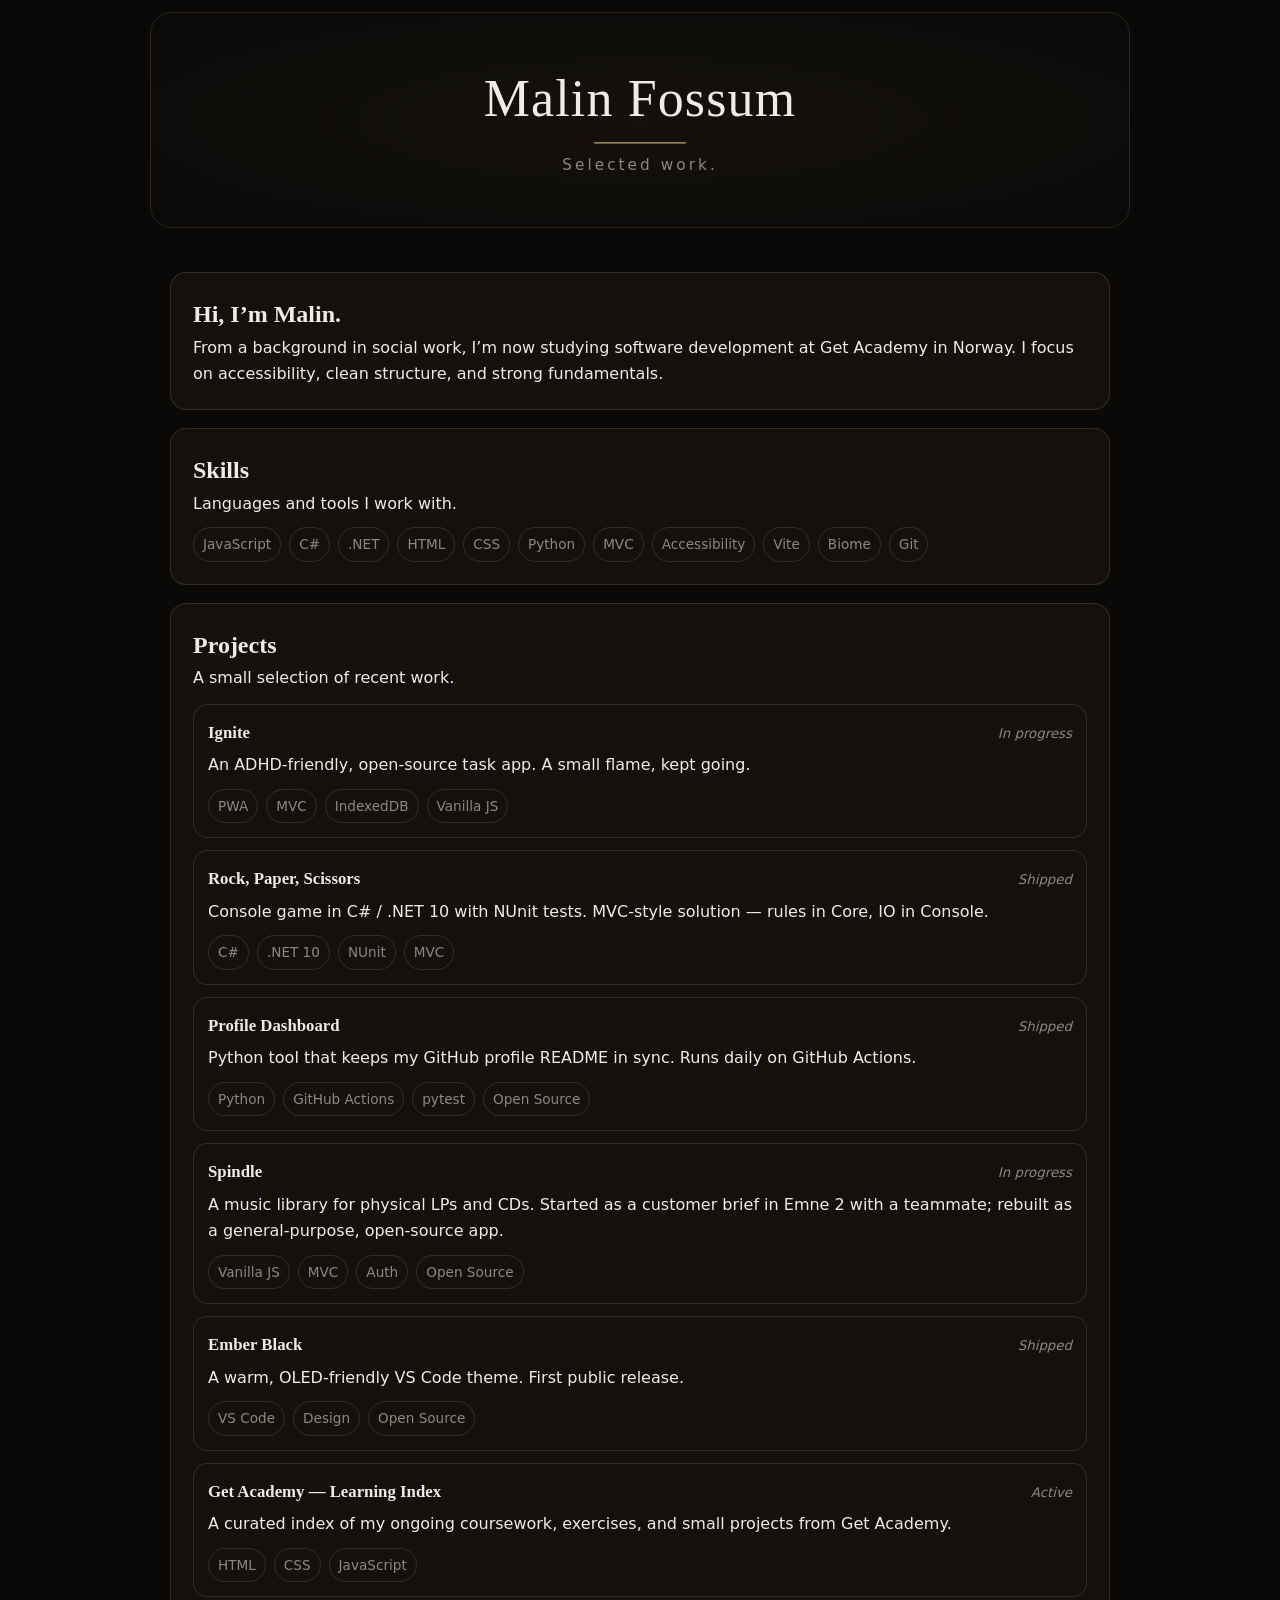
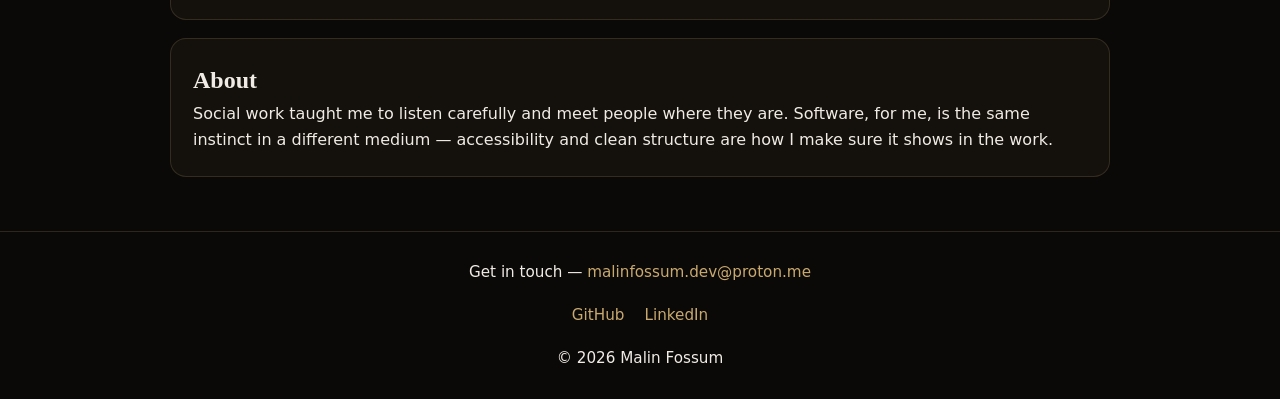
==== index.html @ 23c89c1a "feat: add Skills section and refresh project lineup" ====
<!DOCTYPE html>
<html lang="en">
  <head>
    <meta charset="UTF-8" />
    <meta name="viewport" content="width=device-width, initial-scale=1.0" />
    <link rel="stylesheet" href="./src/styles/style.css" />

    <meta
      name="description"
      content="Malin Fossum — Selected work by a student developer in Norway, transitioning from social work to software, focused on accessibility and clean structure."
    />
    <meta name="color-scheme" content="dark" />
    <meta name="theme-color" content="#0a0908" />

    <title>Malin Fossum — Selected work by a student developer</title>

    <!-- Open Graph -->
    <meta property="og:title" content="Malin Fossum — Selected work by a student developer" />
    <meta
      property="og:description"
      content="Malin Fossum — Selected work by a student developer in Norway, transitioning from social work to software, focused on accessibility and clean structure."
    />
    <meta property="og:image" content="https://malinfossum.github.io/portfolio/assets/banner-og.png" />
    <meta property="og:url" content="https://malinfossum.github.io/portfolio/" />
    <meta property="og:type" content="website" />

    <!-- Preload hero banner -->
    <link rel="preload" as="image" href="assets/banner.svg" type="image/svg+xml" />

  </head>

  <body>
    <a class="skip-link" href="#content">Skip to content</a>

    <header class="hero-banner">
      <img
        src="assets/banner.svg"
        alt="Malin Fossum — Selected work"
        fetchpriority="high"
      />
    </header>

    <main id="content">
      <div class="wrap">
        <div class="stack">
          <!-- Intro -->
          <section class="card">
            <h1>Hi, I’m Malin.</h1>
            <p>
              From a background in social work, I’m now studying software
              development at Get Academy in Norway. I focus on accessibility,
              clean structure, and strong fundamentals.
            </p>
          </section>

          <!-- Skills -->
          <section class="card">
            <h2>Skills</h2>
            <p>Languages and tools I work with.</p>

            <div class="tags">
              <span class="tag">JavaScript</span>
              <span class="tag">C#</span>
              <span class="tag">.NET</span>
              <span class="tag">HTML</span>
              <span class="tag">CSS</span>
              <span class="tag">Python</span>
              <span class="tag">MVC</span>
              <span class="tag">Accessibility</span>
              <span class="tag">Vite</span>
              <span class="tag">Biome</span>
              <span class="tag">Git</span>
            </div>
          </section>

          <!-- Projects -->
          <section class="card">
            <h2>Projects</h2>
            <p>A small selection of recent work.</p>

            <div class="list">
              <a
                class="project project-link"
                href="https://github.com/malinfossum/ignite"
                target="_blank"
                rel="noopener"
              >
                <div class="project-title">
                  <h3>Ignite</h3>
                  <small>In progress</small>
                </div>
                <p>
                  An ADHD-friendly, open-source task app. A small flame, kept
                  going.
                </p>
                <div class="tags">
                  <span class="tag">PWA</span>
                  <span class="tag">MVC</span>
                  <span class="tag">IndexedDB</span>
                  <span class="tag">Vanilla JS</span>
                </div>
              </a>

              <a
                class="project project-link"
                href="https://github.com/malinfossum/rock-paper-scissors"
                target="_blank"
                rel="noopener"
              >
                <div class="project-title">
                  <h3>Rock, Paper, Scissors</h3>
                  <small>Shipped</small>
                </div>
                <p>
                  Console game in C# / .NET 10 with NUnit tests. MVC-style
                  solution — rules in Core, IO in Console.
                </p>
                <div class="tags">
                  <span class="tag">C#</span>
                  <span class="tag">.NET 10</span>
                  <span class="tag">NUnit</span>
                  <span class="tag">MVC</span>
                </div>
              </a>

              <a
                class="project project-link"
                href="https://github.com/malinfossum/profile-dashboard"
                target="_blank"
                rel="noopener"
              >
                <div class="project-title">
                  <h3>Profile Dashboard</h3>
                  <small>Shipped</small>
                </div>
                <p>
                  Python tool that keeps my GitHub profile README in sync.
                  Runs daily on GitHub Actions.
                </p>
                <div class="tags">
                  <span class="tag">Python</span>
                  <span class="tag">GitHub Actions</span>
                  <span class="tag">pytest</span>
                  <span class="tag">Open Source</span>
                </div>
              </a>

              <a
                class="project project-link"
                href="https://github.com/malinfossum/spindle"
                target="_blank"
                rel="noopener"
              >
                <div class="project-title">
                  <h3>Spindle</h3>
                  <small>In progress</small>
                </div>
                <p>
                  A music library for physical LPs and CDs. Started as a
                  customer brief in Emne 2 with a teammate; rebuilt as a
                  general-purpose, open-source app.
                </p>
                <div class="tags">
                  <span class="tag">Vanilla JS</span>
                  <span class="tag">MVC</span>
                  <span class="tag">Auth</span>
                  <span class="tag">Open Source</span>
                </div>
              </a>

              <a
                class="project project-link"
                href="https://github.com/malinfossum/ember-black"
                target="_blank"
                rel="noopener"
              >
                <div class="project-title">
                  <h3>Ember Black</h3>
                  <small>Shipped</small>
                </div>
                <p>
                  A warm, OLED-friendly VS Code theme. First public release.
                </p>
                <div class="tags">
                  <span class="tag">VS Code</span>
                  <span class="tag">Design</span>
                  <span class="tag">Open Source</span>
                </div>
              </a>

              <a
                class="project project-link"
                href="https://github.com/malinfossum/getacademy"
                target="_blank"
                rel="noopener"
              >
                <div class="project-title">
                  <h3>Get Academy — Learning Index</h3>
                  <small>Active</small>
                </div>
                <p>
                  A curated index of my ongoing coursework, exercises, and
                  small projects from Get Academy.
                </p>
                <div class="tags">
                  <span class="tag">HTML</span>
                  <span class="tag">CSS</span>
                  <span class="tag">JavaScript</span>
                </div>
              </a>
            </div>
          </section>

          <!-- About -->
          <section class="card">
            <h2>About</h2>
            <p>
              Social work taught me to listen carefully and meet people where
              they are. Software, for me, is the same instinct in a different
              medium — accessibility and clean structure are how I make sure
              it shows in the work.
            </p>
          </section>
        </div>
      </div>
    </main>

    <footer>
      <p class="contact">
        Get in touch —
        <a href="mailto:malinfossum.dev@proton.me">malinfossum.dev@proton.me</a>
      </p>

      <div class="social-icons">
        <a href="https://github.com/malinfossum">GitHub</a>
        <a href="https://linkedin.com/in/malinfossum">LinkedIn</a>
      </div>

      <p>© 2026 Malin Fossum</p>
    </footer>
  </body>
</html>
---- src/styles/style.css ----
:root {
	--font-display:
		"Palatino Linotype", "Iowan Old Style", Palatino, Georgia, serif;
	--font-body: Optima, Candara, "Segoe UI", system-ui, sans-serif;

	--bg: #0a0908;
	--surface: #14110d;
	--text: #f0ebe4;
	--text-muted: #8f877e;

	--accent: #c9a96e;
	--accent-hover: #dcc294;
	--accent-soft: rgba(201, 169, 110, 0.1);
	--line: rgba(201, 169, 110, 0.18);

	--radius: 16px;
	--max: 980px;
}

* {
	margin: 0;
	padding: 0;
	box-sizing: border-box;
}

html:focus-within {
	scroll-behavior: smooth;
}

body {
	background-color: var(--bg);
	color: var(--text);
	font-family: var(--font-body);
	line-height: 1.65;
}

h1,
h2,
h3 {
	font-family: var(--font-display);
	color: var(--text);
	font-weight: 700;
}

p {
	color: var(--text);
}

a {
	color: var(--accent);
	text-decoration: none;
}

a:hover {
	color: var(--accent-hover);
}

/* Skip link */
.skip-link {
	position: absolute;
	left: -999px;
	top: 10px;
	padding: 10px 14px;
	border-radius: 999px;
	background: var(--accent-soft);
	border: 1px solid var(--line);
	color: var(--text);
	z-index: 999;
}

.skip-link:focus {
	left: 14px;
}

/* Hero */
.hero-banner {
	padding: 12px 20px 0;
}

.hero-banner img {
	display: block;
	width: min(100%, var(--max));
	margin: 0 auto;
	border-radius: 22px;
	border: 1px solid var(--line);
}

main {
	width: 100%;
}

.wrap {
	max-width: var(--max);
	margin: 0 auto;
	padding: 44px 20px 0;
}

.stack {
	display: grid;
	gap: 18px;
}

.card {
	border: 1px solid var(--line);
	border-radius: var(--radius);
	padding: 22px;
	background: var(--surface);
}

/* Projects */
.list {
	display: grid;
	gap: 12px;
	margin-top: 12px;
}

.project {
	border: 1px solid var(--line);
	border-radius: 14px;
	padding: 14px;
	transition:
		transform 0.18s ease,
		border-color 0.18s ease;
}

.project:hover {
	transform: translateY(-2px);
	border-color: var(--accent);
}

.project-title {
	display: flex;
	justify-content: space-between;
	margin-bottom: 6px;
	align-items: baseline;
}

.project-title h3 {
	font-size: 1.05rem;
}

.project-title small {
	color: var(--text-muted);
	font-style: italic;
}

.tags {
	display: flex;
	gap: 8px;
	flex-wrap: wrap;
	margin-top: 10px;
}

.tag {
	font-size: 0.85rem;
	padding: 5px 9px;
	border-radius: 999px;
	border: 1px solid var(--line);
	color: var(--text-muted);
}

/* Clickable project cards */
.project-link {
	display: block;
	color: inherit;
	text-decoration: none;
	position: relative;
}

.project-link:hover,
.project-link:focus {
	color: inherit;
}

.project-link::after {
	content: "↗";
	position: absolute;
	top: 14px;
	right: 14px;
	opacity: 0;
	font-size: 0.95rem;
	color: var(--accent);
	transition:
		opacity 0.2s ease,
		transform 0.2s ease;
}

.project-link:hover::after,
.project-link:focus-visible::after {
	opacity: 1;
	transform: translateY(-1px);
}

.project-link:focus-visible {
	outline: 2px solid var(--accent);
	outline-offset: 3px;
	border-radius: 14px;
}

/* Footer */
footer {
	text-align: center;
	padding: 28px 20px;
	border-top: 1px solid var(--line);
	font-size: 0.95rem;
	margin-top: 54px;
}

.social-icons {
	display: flex;
	justify-content: center;
	gap: 20px;
	margin: 18px 0;
}

@media (prefers-reduced-motion: reduce) {
	html:focus-within {
		scroll-behavior: auto;
	}
}
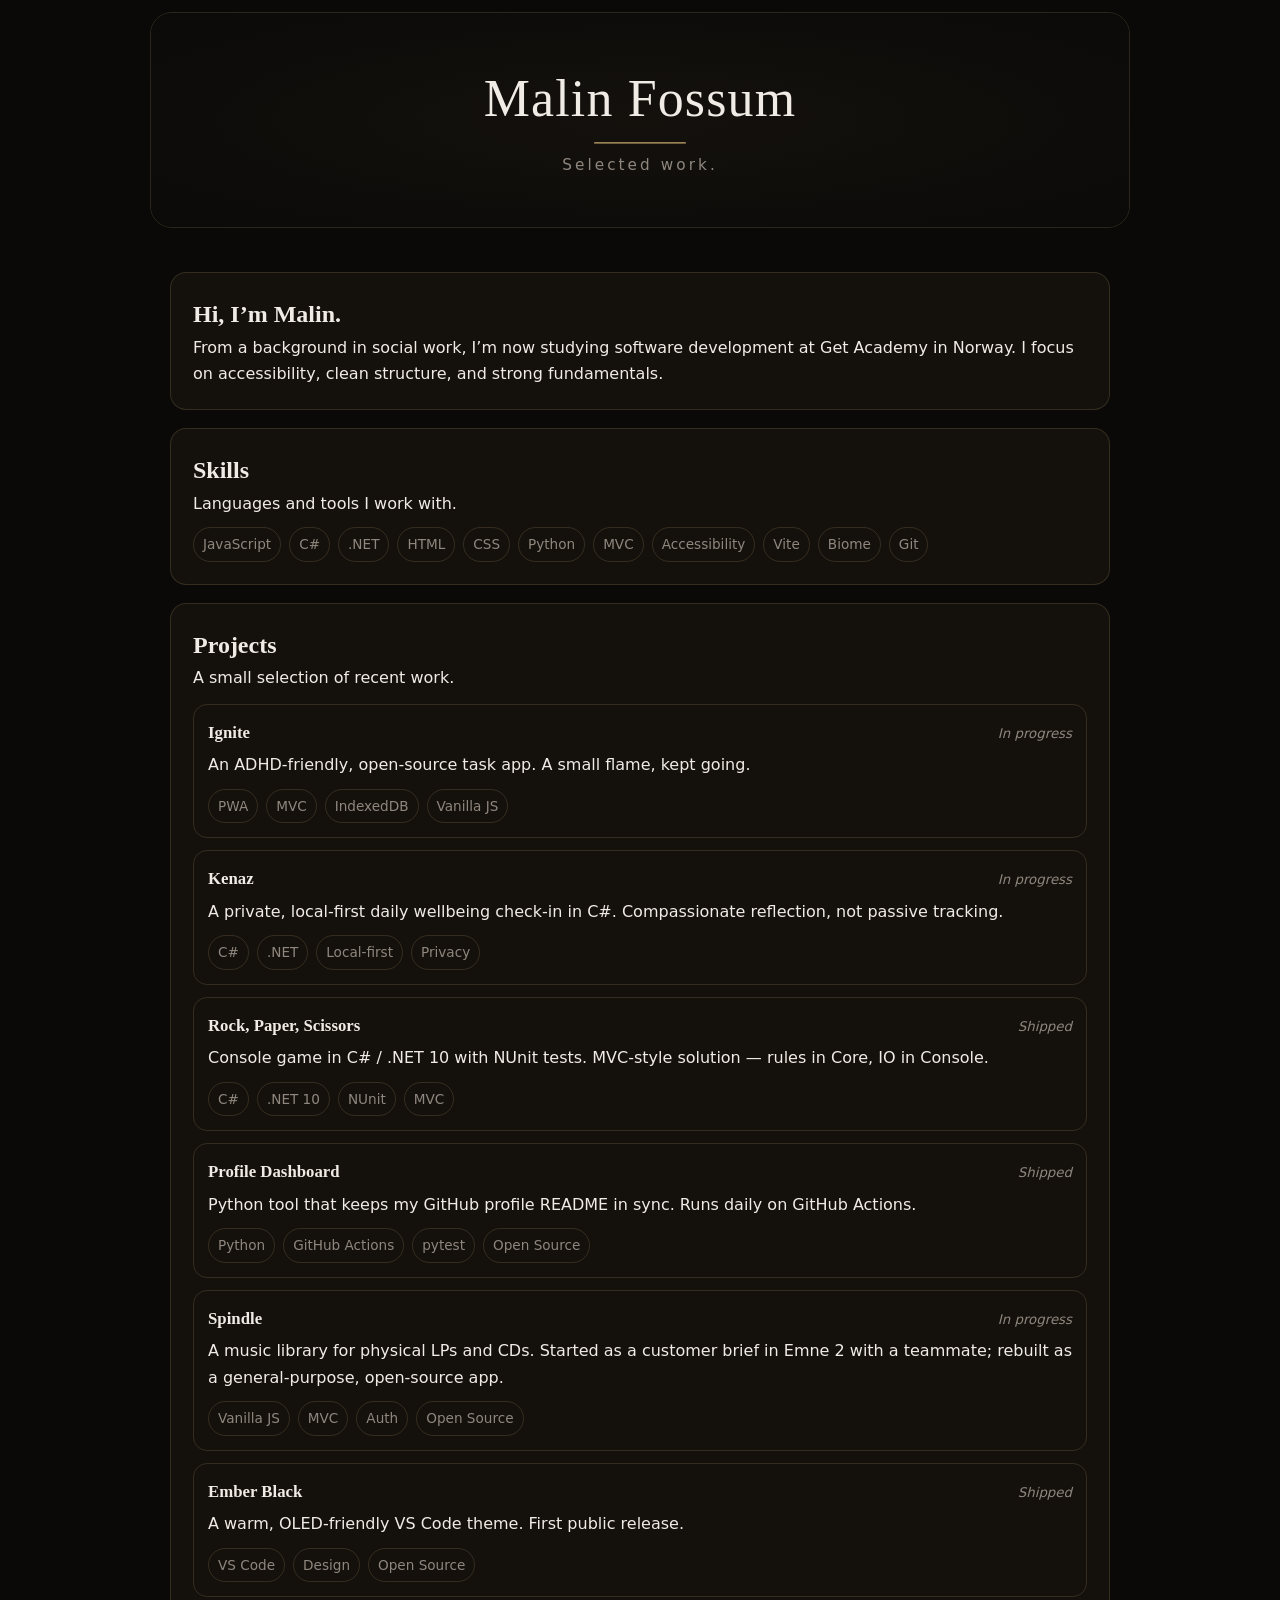
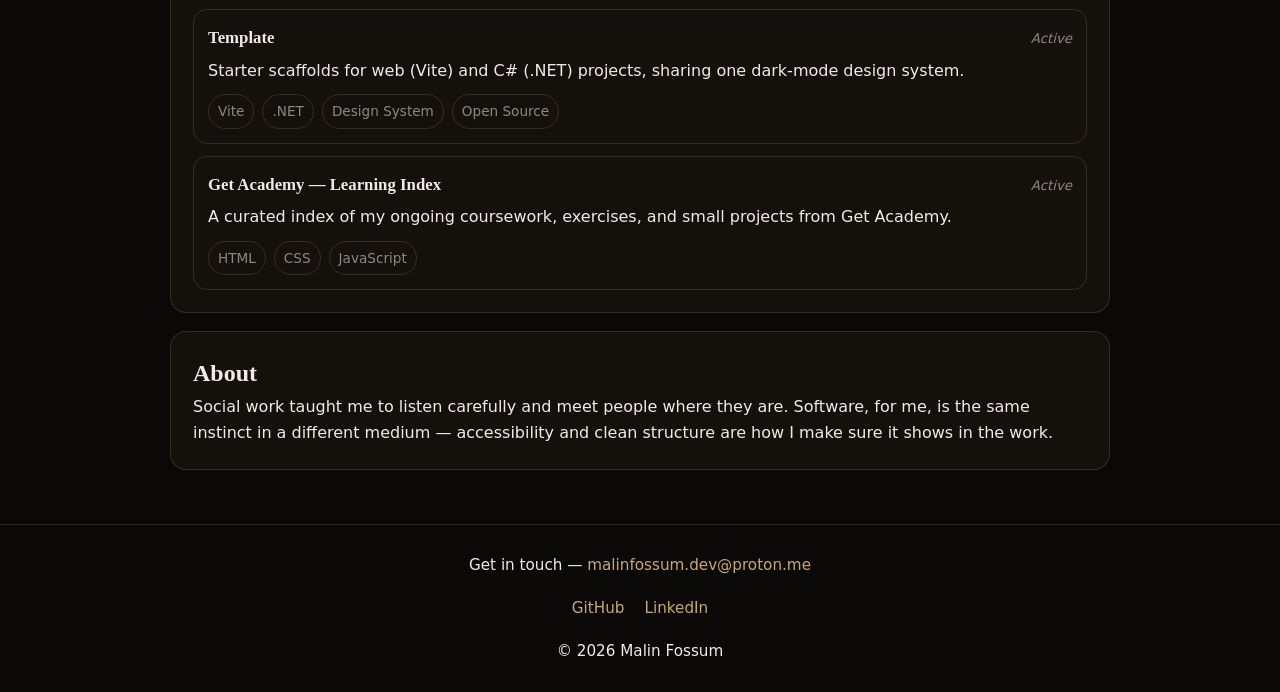
==== commit 02f7650e: "feat: add Kenaz and Template to project lineup" ====
--- a/index.html
+++ b/index.html
@@ -103,6 +103,28 @@
 
               <a
                 class="project project-link"
+                href="https://github.com/malinfossum/kenaz"
+                target="_blank"
+                rel="noopener"
+              >
+                <div class="project-title">
+                  <h3>Kenaz</h3>
+                  <small>In progress</small>
+                </div>
+                <p>
+                  A private, local-first daily wellbeing check-in in C#.
+                  Compassionate reflection, not passive tracking.
+                </p>
+                <div class="tags">
+                  <span class="tag">C#</span>
+                  <span class="tag">.NET</span>
+                  <span class="tag">Local-first</span>
+                  <span class="tag">Privacy</span>
+                </div>
+              </a>
+
+              <a
+                class="project project-link"
                 href="https://github.com/malinfossum/rock-paper-scissors"
                 target="_blank"
                 rel="noopener"
@@ -184,6 +206,28 @@
                 <div class="tags">
                   <span class="tag">VS Code</span>
                   <span class="tag">Design</span>
+                  <span class="tag">Open Source</span>
+                </div>
+              </a>
+
+              <a
+                class="project project-link"
+                href="https://github.com/malinfossum/template"
+                target="_blank"
+                rel="noopener"
+              >
+                <div class="project-title">
+                  <h3>Template</h3>
+                  <small>Active</small>
+                </div>
+                <p>
+                  Starter scaffolds for web (Vite) and C# (.NET) projects,
+                  sharing one dark-mode design system.
+                </p>
+                <div class="tags">
+                  <span class="tag">Vite</span>
+                  <span class="tag">.NET</span>
+                  <span class="tag">Design System</span>
                   <span class="tag">Open Source</span>
                 </div>
               </a>
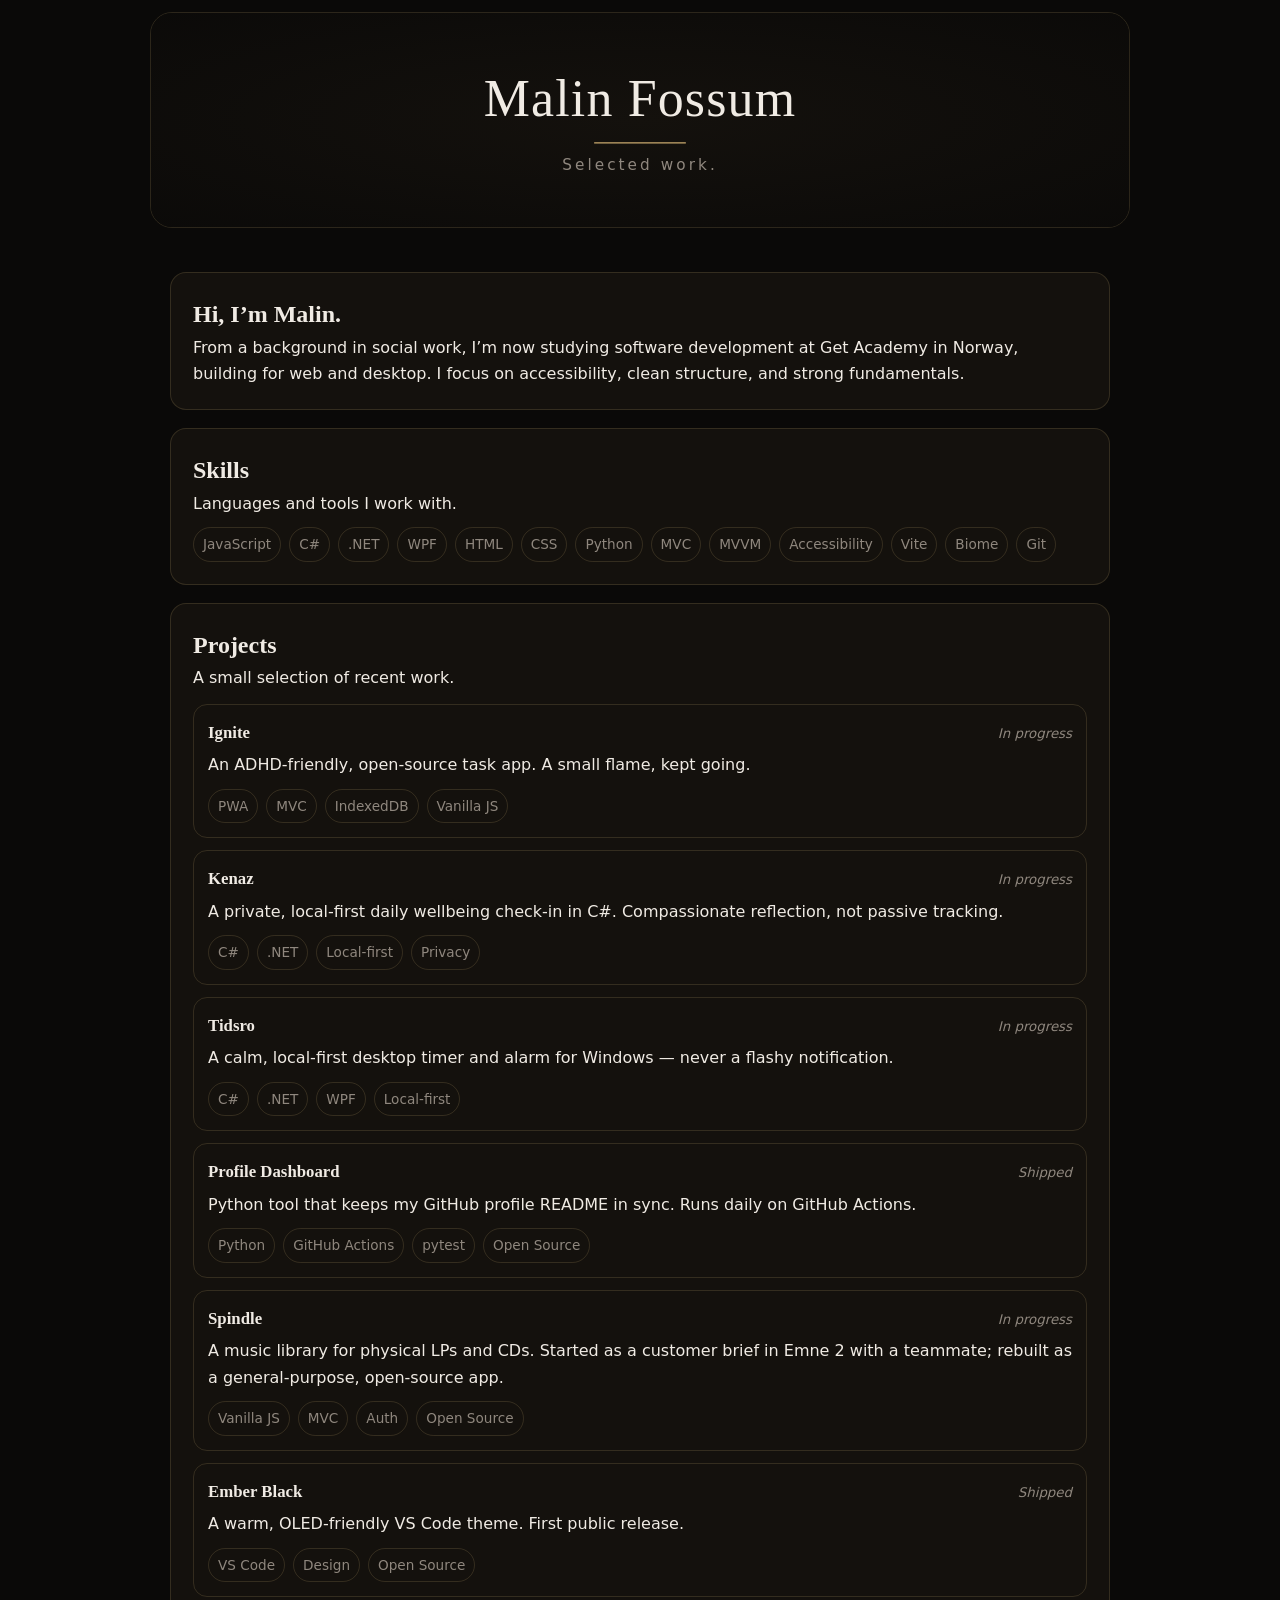
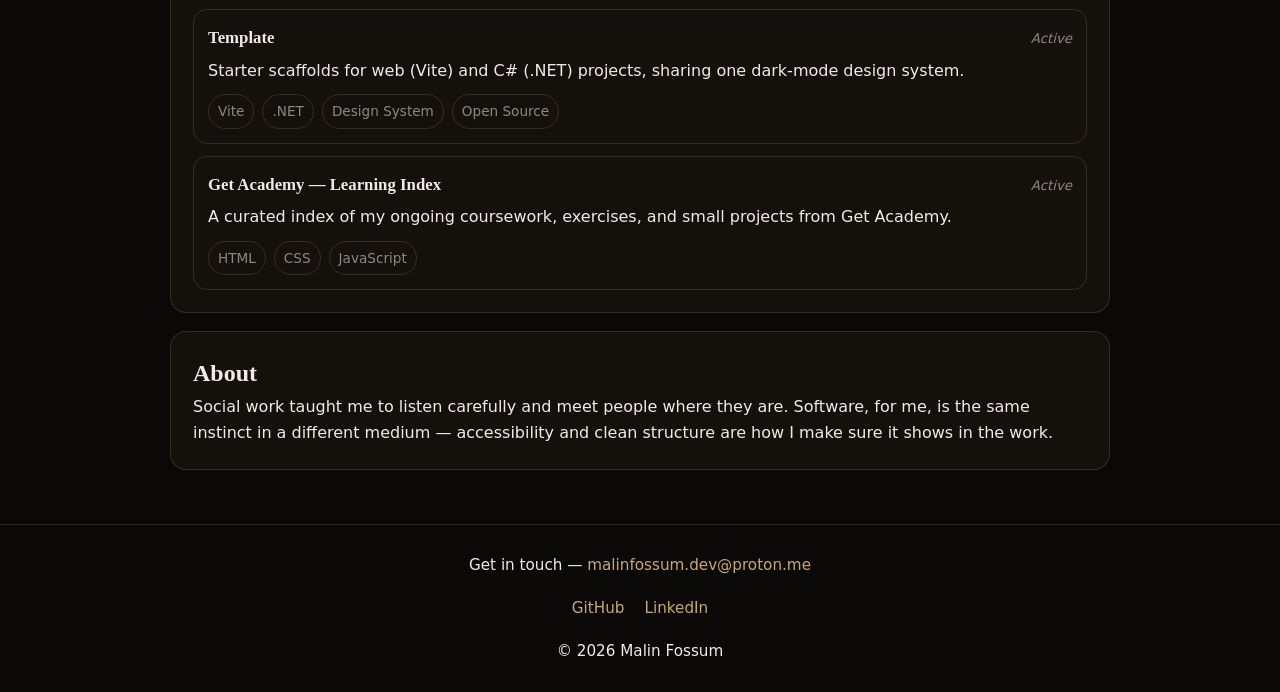
==== commit 2a70f055: "feat: sync portfolio with updated GitHub and LinkedIn profiles" ====
--- a/index.html
+++ b/index.html
@@ -48,8 +48,9 @@
             <h1>Hi, I’m Malin.</h1>
             <p>
               From a background in social work, I’m now studying software
-              development at Get Academy in Norway. I focus on accessibility,
-              clean structure, and strong fundamentals.
+              development at Get Academy in Norway, building for web and
+              desktop. I focus on accessibility, clean structure, and strong
+              fundamentals.
             </p>
           </section>
 
@@ -62,10 +63,12 @@
               <span class="tag">JavaScript</span>
               <span class="tag">C#</span>
               <span class="tag">.NET</span>
+              <span class="tag">WPF</span>
               <span class="tag">HTML</span>
               <span class="tag">CSS</span>
               <span class="tag">Python</span>
               <span class="tag">MVC</span>
+              <span class="tag">MVVM</span>
               <span class="tag">Accessibility</span>
               <span class="tag">Vite</span>
               <span class="tag">Biome</span>
@@ -125,23 +128,23 @@
 
               <a
                 class="project project-link"
-                href="https://github.com/malinfossum/rock-paper-scissors"
-                target="_blank"
-                rel="noopener"
-              >
-                <div class="project-title">
-                  <h3>Rock, Paper, Scissors</h3>
-                  <small>Shipped</small>
-                </div>
-                <p>
-                  Console game in C# / .NET 10 with NUnit tests. MVC-style
-                  solution — rules in Core, IO in Console.
+                href="https://github.com/malinfossum/tidsro"
+                target="_blank"
+                rel="noopener"
+              >
+                <div class="project-title">
+                  <h3>Tidsro</h3>
+                  <small>In progress</small>
+                </div>
+                <p>
+                  A calm, local-first desktop timer and alarm for Windows —
+                  never a flashy notification.
                 </p>
                 <div class="tags">
                   <span class="tag">C#</span>
-                  <span class="tag">.NET 10</span>
-                  <span class="tag">NUnit</span>
-                  <span class="tag">MVC</span>
+                  <span class="tag">.NET</span>
+                  <span class="tag">WPF</span>
+                  <span class="tag">Local-first</span>
                 </div>
               </a>
 
@@ -276,8 +279,8 @@
       </p>
 
       <div class="social-icons">
-        <a href="https://github.com/malinfossum">GitHub</a>
-        <a href="https://linkedin.com/in/malinfossum">LinkedIn</a>
+        <a href="https://github.com/malinfossum" target="_blank" rel="noopener">GitHub</a>
+        <a href="https://linkedin.com/in/malinfossum" target="_blank" rel="noopener">LinkedIn</a>
       </div>
 
       <p>© 2026 Malin Fossum</p>
--- a/src/styles/style.css
+++ b/src/styles/style.css
@@ -217,4 +217,16 @@
 	html:focus-within {
 		scroll-behavior: auto;
 	}
-}
+
+	.project {
+		transition: none;
+	}
+
+	.project:hover {
+		transform: none;
+	}
+
+	.project-link::after {
+		transition: none;
+	}
+}
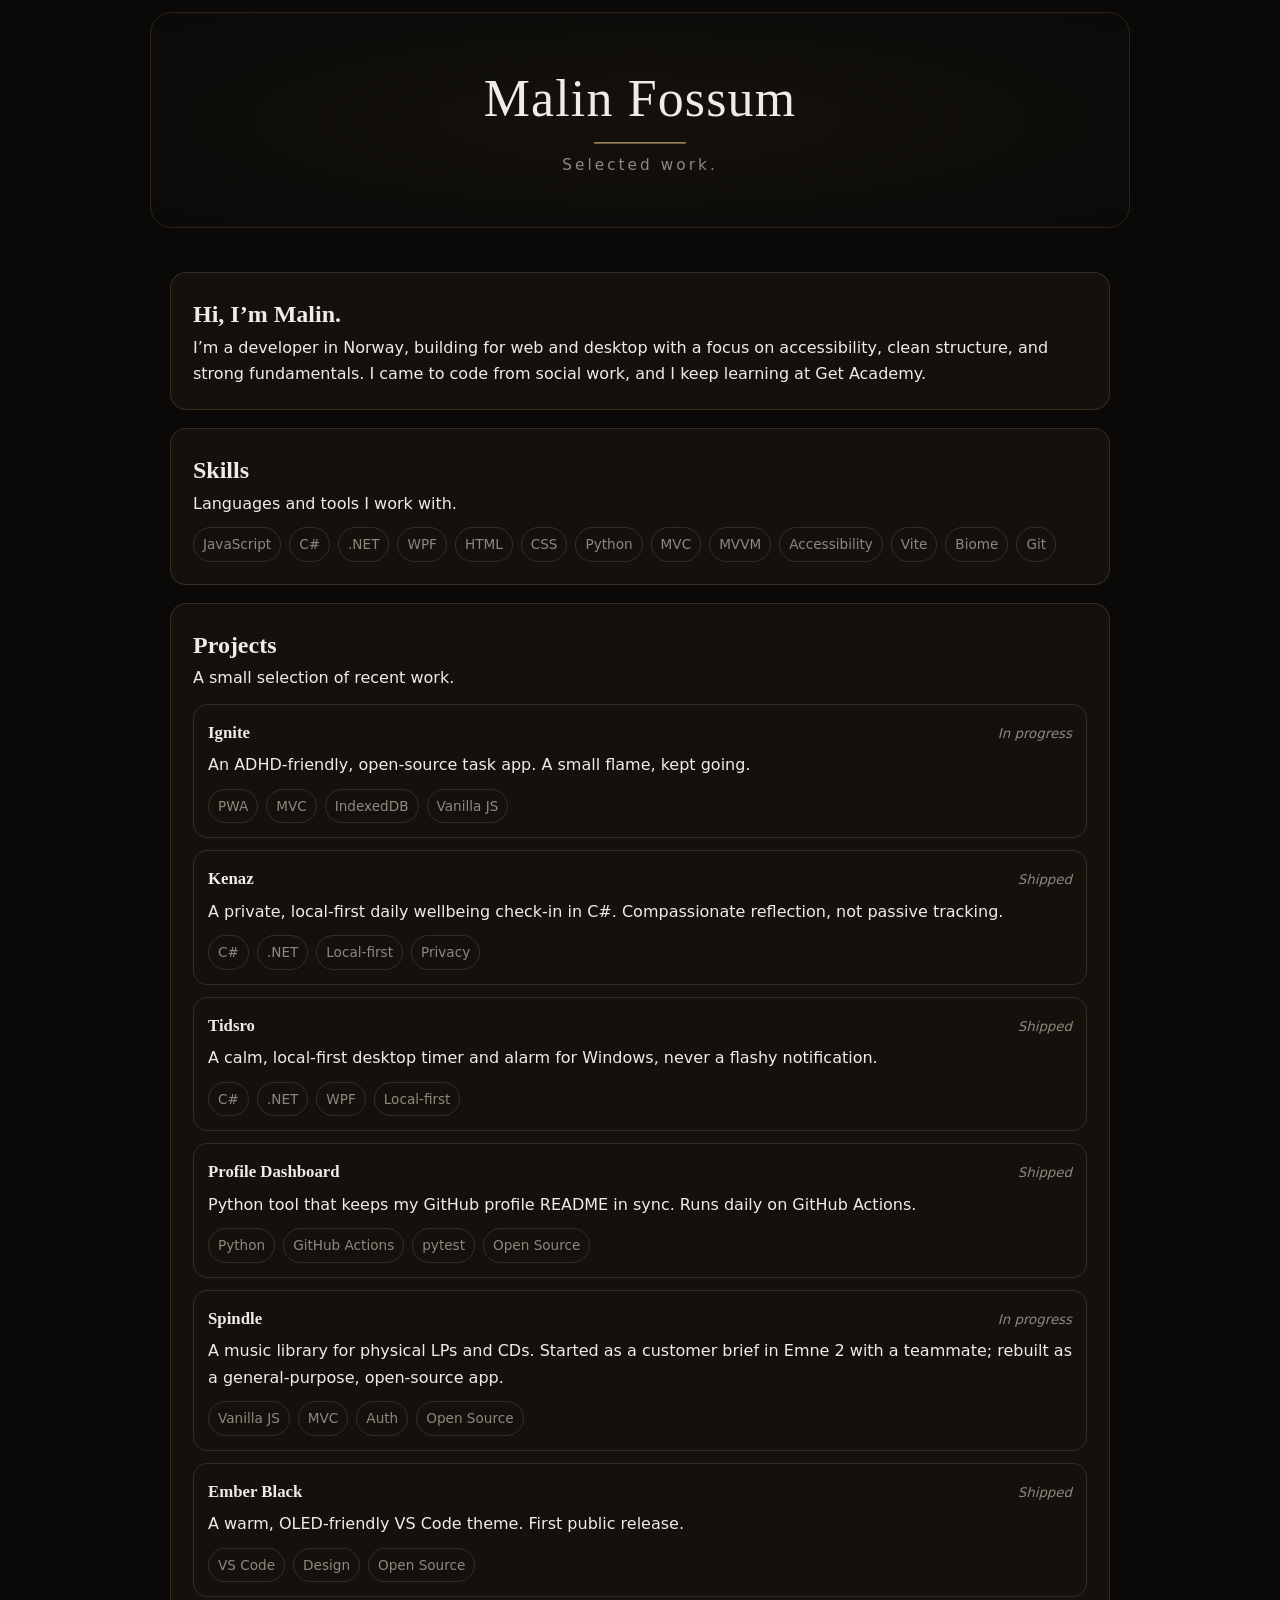
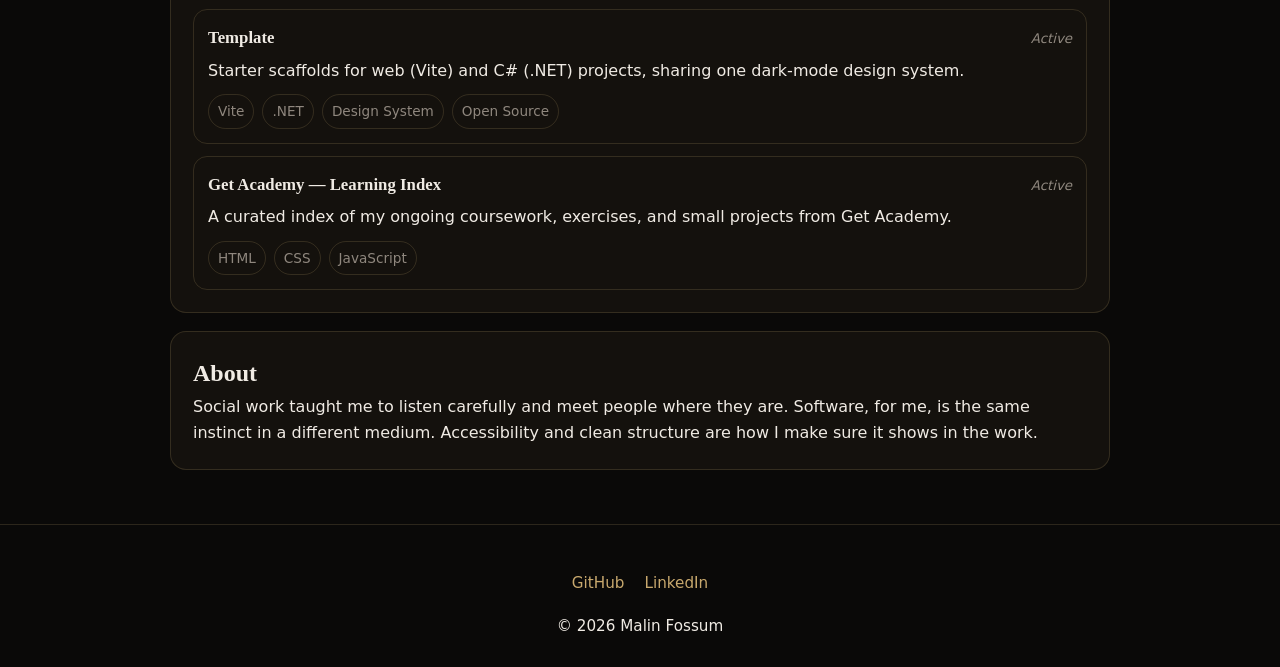
==== commit 46f7c556: "Refresh portfolio: remove email, present as developer, add favicon, update statuses and copy" ====
--- a/index.html
+++ b/index.html
@@ -4,21 +4,22 @@
     <meta charset="UTF-8" />
     <meta name="viewport" content="width=device-width, initial-scale=1.0" />
     <link rel="stylesheet" href="./src/styles/style.css" />
+    <link rel="icon" href="assets/favicon.svg" type="image/svg+xml" />
 
     <meta
       name="description"
-      content="Malin Fossum — Selected work by a student developer in Norway, transitioning from social work to software, focused on accessibility and clean structure."
+      content="Malin Fossum — Selected work by a developer in Norway, transitioning from social work to software, focused on accessibility and clean structure."
     />
     <meta name="color-scheme" content="dark" />
     <meta name="theme-color" content="#0a0908" />
 
-    <title>Malin Fossum — Selected work by a student developer</title>
+    <title>Malin Fossum — Selected work by a developer</title>
 
     <!-- Open Graph -->
-    <meta property="og:title" content="Malin Fossum — Selected work by a student developer" />
+    <meta property="og:title" content="Malin Fossum — Selected work by a developer" />
     <meta
       property="og:description"
-      content="Malin Fossum — Selected work by a student developer in Norway, transitioning from social work to software, focused on accessibility and clean structure."
+      content="Malin Fossum — Selected work by a developer in Norway, transitioning from social work to software, focused on accessibility and clean structure."
     />
     <meta property="og:image" content="https://malinfossum.github.io/portfolio/assets/banner-og.png" />
     <meta property="og:url" content="https://malinfossum.github.io/portfolio/" />
@@ -47,10 +48,10 @@
           <section class="card">
             <h1>Hi, I’m Malin.</h1>
             <p>
-              From a background in social work, I’m now studying software
-              development at Get Academy in Norway, building for web and
-              desktop. I focus on accessibility, clean structure, and strong
-              fundamentals.
+              I’m a developer in Norway, building for web and desktop with a
+              focus on accessibility, clean structure, and strong fundamentals.
+              I came to code from social work, and I keep learning at Get
+              Academy.
             </p>
           </section>
 
@@ -86,7 +87,7 @@
                 class="project project-link"
                 href="https://github.com/malinfossum/ignite"
                 target="_blank"
-                rel="noopener"
+                rel="noopener noreferrer"
               >
                 <div class="project-title">
                   <h3>Ignite</h3>
@@ -108,11 +109,11 @@
                 class="project project-link"
                 href="https://github.com/malinfossum/kenaz"
                 target="_blank"
-                rel="noopener"
+                rel="noopener noreferrer"
               >
                 <div class="project-title">
                   <h3>Kenaz</h3>
-                  <small>In progress</small>
+                  <small>Shipped</small>
                 </div>
                 <p>
                   A private, local-first daily wellbeing check-in in C#.
@@ -130,14 +131,14 @@
                 class="project project-link"
                 href="https://github.com/malinfossum/tidsro"
                 target="_blank"
-                rel="noopener"
+                rel="noopener noreferrer"
               >
                 <div class="project-title">
                   <h3>Tidsro</h3>
-                  <small>In progress</small>
-                </div>
-                <p>
-                  A calm, local-first desktop timer and alarm for Windows —
+                  <small>Shipped</small>
+                </div>
+                <p>
+                  A calm, local-first desktop timer and alarm for Windows,
                   never a flashy notification.
                 </p>
                 <div class="tags">
@@ -152,7 +153,7 @@
                 class="project project-link"
                 href="https://github.com/malinfossum/profile-dashboard"
                 target="_blank"
-                rel="noopener"
+                rel="noopener noreferrer"
               >
                 <div class="project-title">
                   <h3>Profile Dashboard</h3>
@@ -174,7 +175,7 @@
                 class="project project-link"
                 href="https://github.com/malinfossum/spindle"
                 target="_blank"
-                rel="noopener"
+                rel="noopener noreferrer"
               >
                 <div class="project-title">
                   <h3>Spindle</h3>
@@ -197,7 +198,7 @@
                 class="project project-link"
                 href="https://github.com/malinfossum/ember-black"
                 target="_blank"
-                rel="noopener"
+                rel="noopener noreferrer"
               >
                 <div class="project-title">
                   <h3>Ember Black</h3>
@@ -217,7 +218,7 @@
                 class="project project-link"
                 href="https://github.com/malinfossum/template"
                 target="_blank"
-                rel="noopener"
+                rel="noopener noreferrer"
               >
                 <div class="project-title">
                   <h3>Template</h3>
@@ -239,7 +240,7 @@
                 class="project project-link"
                 href="https://github.com/malinfossum/getacademy"
                 target="_blank"
-                rel="noopener"
+                rel="noopener noreferrer"
               >
                 <div class="project-title">
                   <h3>Get Academy — Learning Index</h3>
@@ -264,7 +265,7 @@
             <p>
               Social work taught me to listen carefully and meet people where
               they are. Software, for me, is the same instinct in a different
-              medium — accessibility and clean structure are how I make sure
+              medium. Accessibility and clean structure are how I make sure
               it shows in the work.
             </p>
           </section>
@@ -273,14 +274,9 @@
     </main>
 
     <footer>
-      <p class="contact">
-        Get in touch —
-        <a href="mailto:malinfossum.dev@proton.me">malinfossum.dev@proton.me</a>
-      </p>
-
       <div class="social-icons">
-        <a href="https://github.com/malinfossum" target="_blank" rel="noopener">GitHub</a>
-        <a href="https://linkedin.com/in/malinfossum" target="_blank" rel="noopener">LinkedIn</a>
+        <a href="https://github.com/malinfossum" target="_blank" rel="noopener noreferrer">GitHub</a>
+        <a href="https://linkedin.com/in/malinfossum" target="_blank" rel="noopener noreferrer">LinkedIn</a>
       </div>
 
       <p>© 2026 Malin Fossum</p>
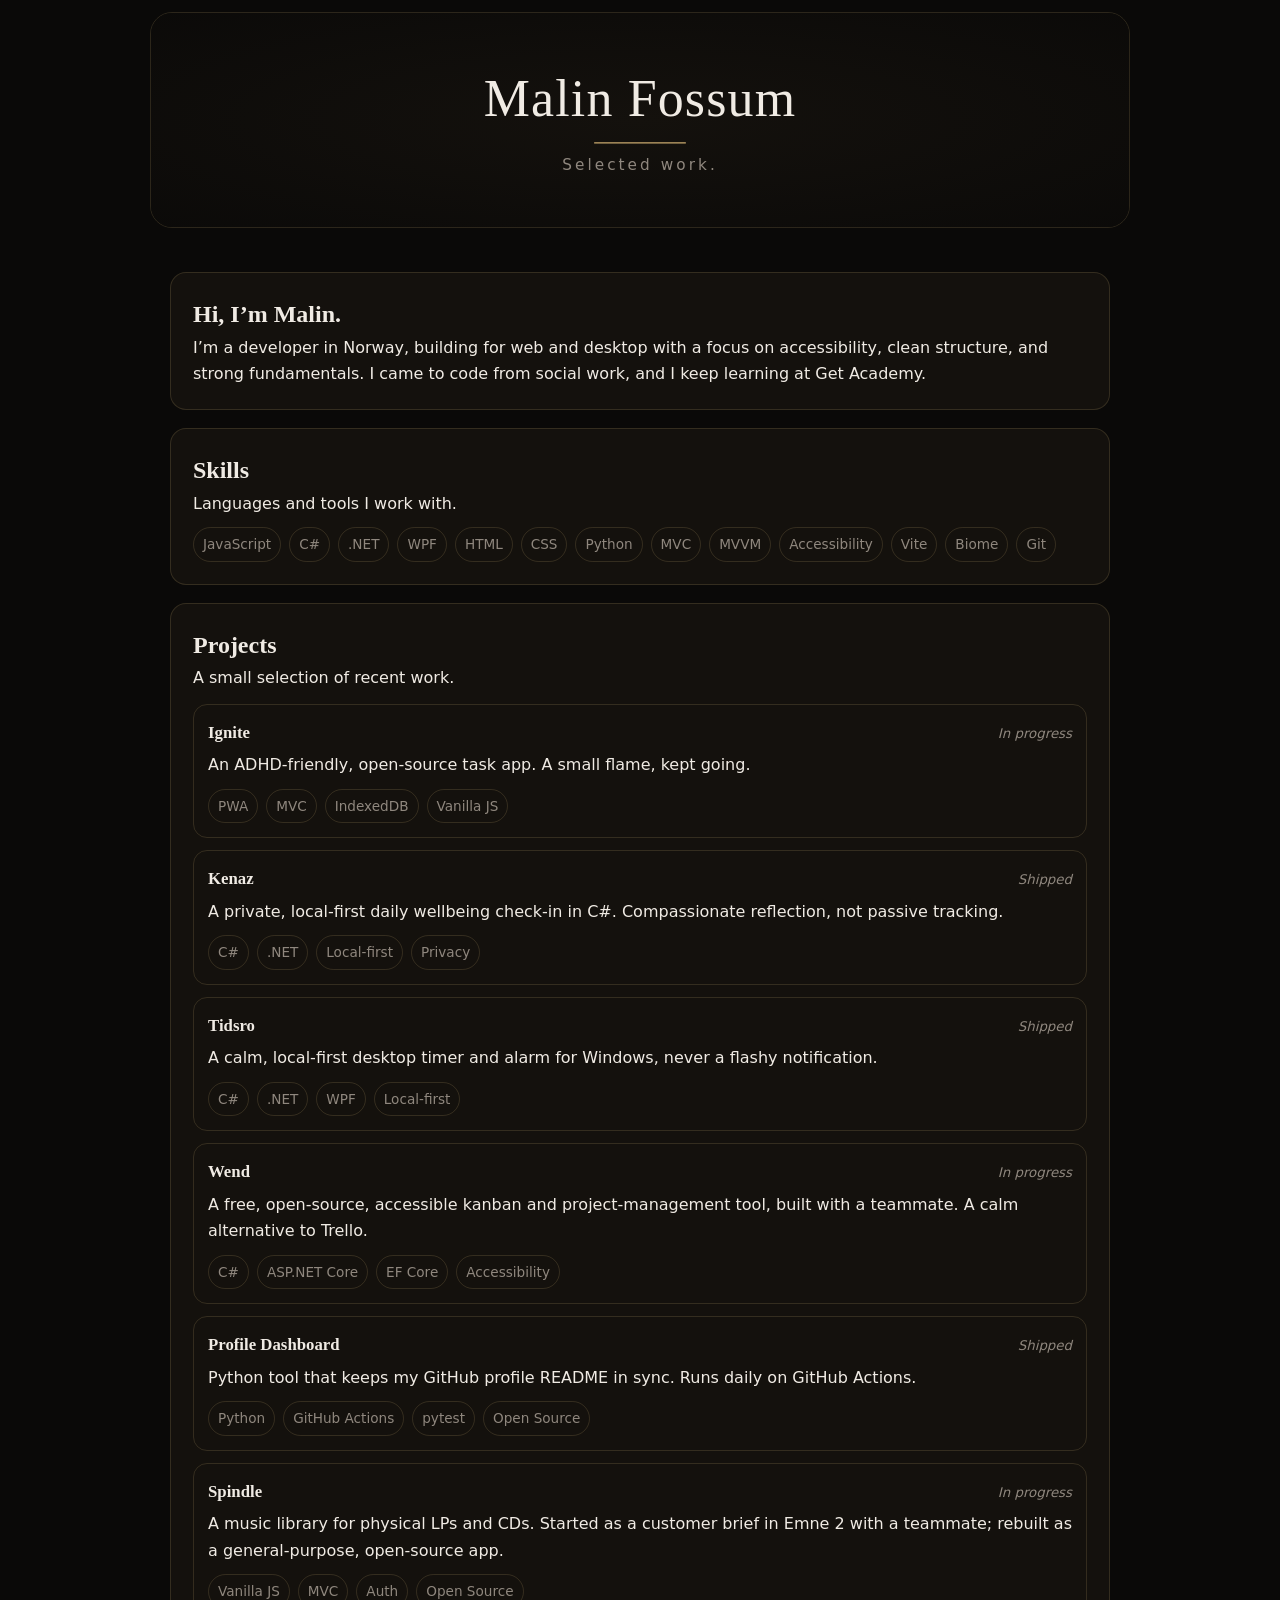
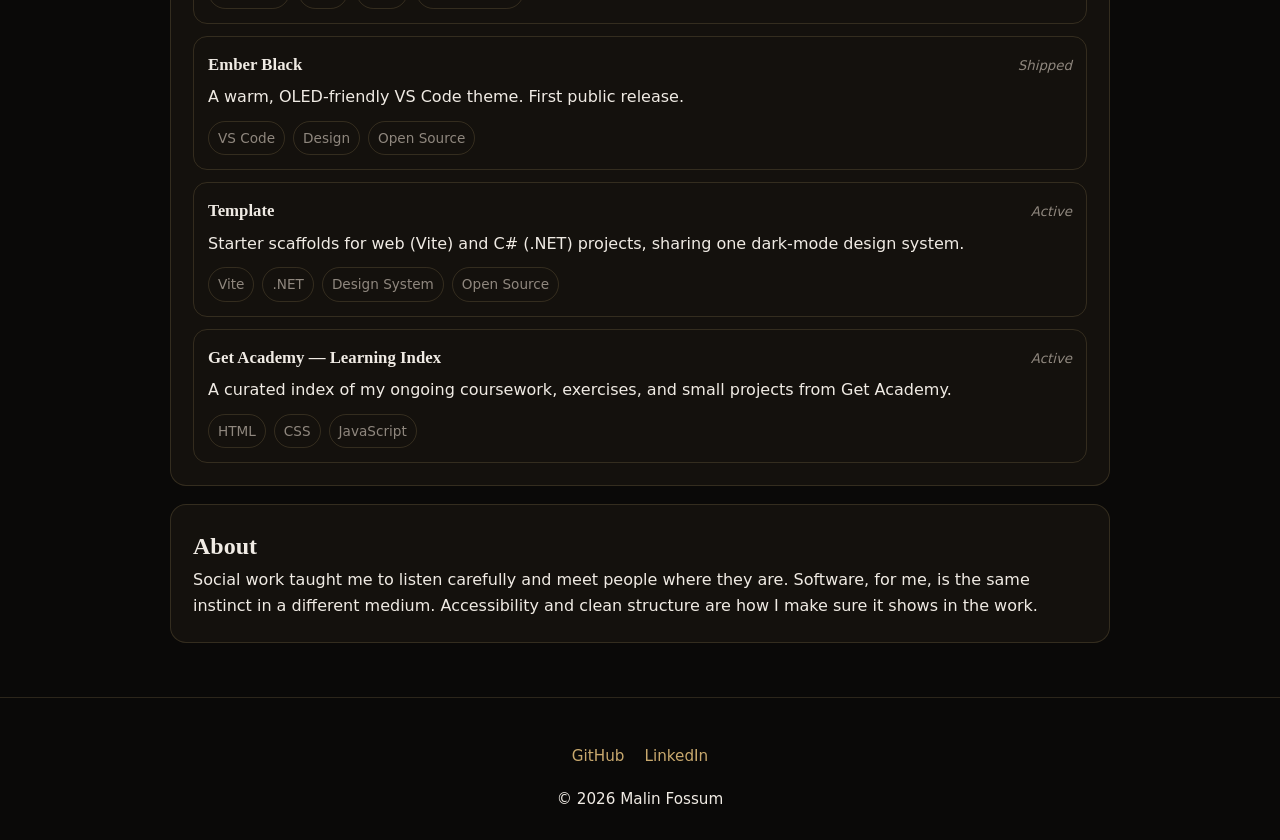
==== commit e34e828a: "Add Wend project card" ====
--- a/index.html
+++ b/index.html
@@ -151,6 +151,28 @@
 
               <a
                 class="project project-link"
+                href="https://github.com/wendhq/wend"
+                target="_blank"
+                rel="noopener noreferrer"
+              >
+                <div class="project-title">
+                  <h3>Wend</h3>
+                  <small>In progress</small>
+                </div>
+                <p>
+                  A free, open-source, accessible kanban and project-management
+                  tool, built with a teammate. A calm alternative to Trello.
+                </p>
+                <div class="tags">
+                  <span class="tag">C#</span>
+                  <span class="tag">ASP.NET Core</span>
+                  <span class="tag">EF Core</span>
+                  <span class="tag">Accessibility</span>
+                </div>
+              </a>
+
+              <a
+                class="project project-link"
                 href="https://github.com/malinfossum/profile-dashboard"
                 target="_blank"
                 rel="noopener noreferrer"
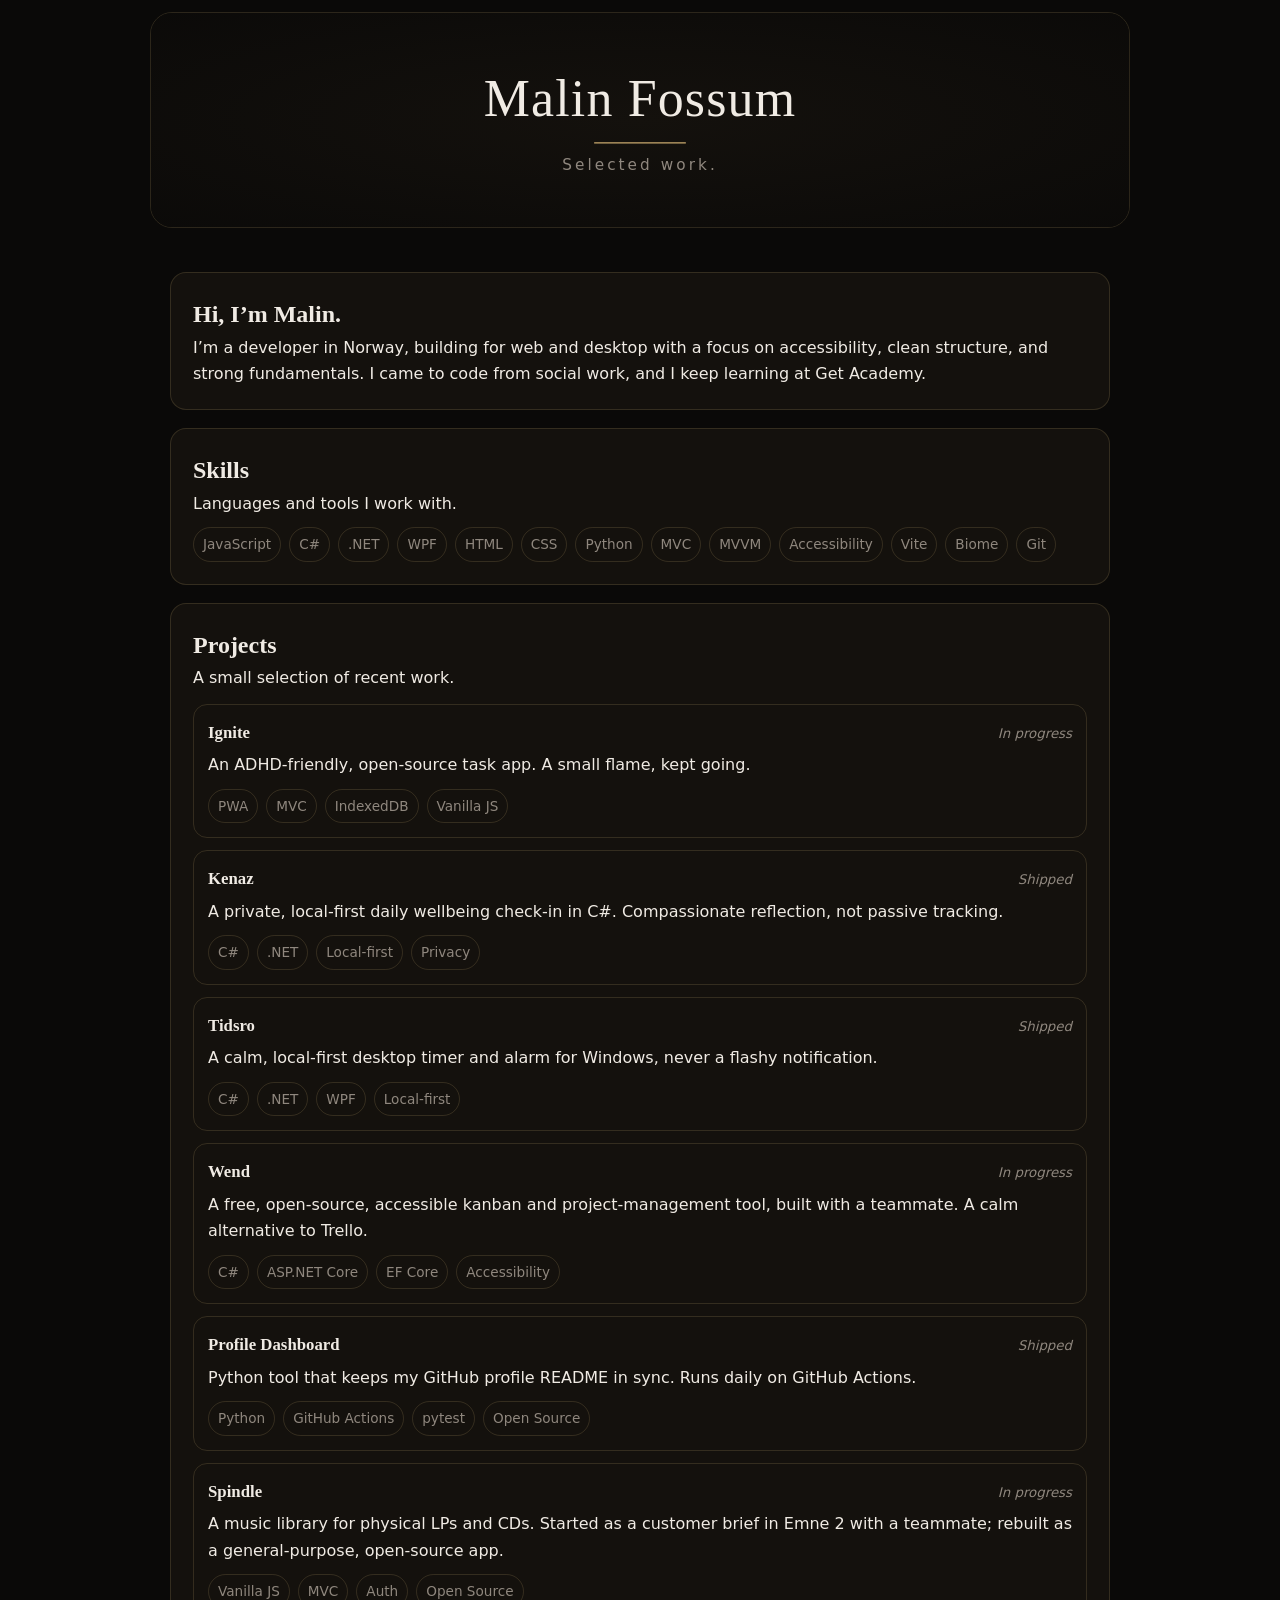
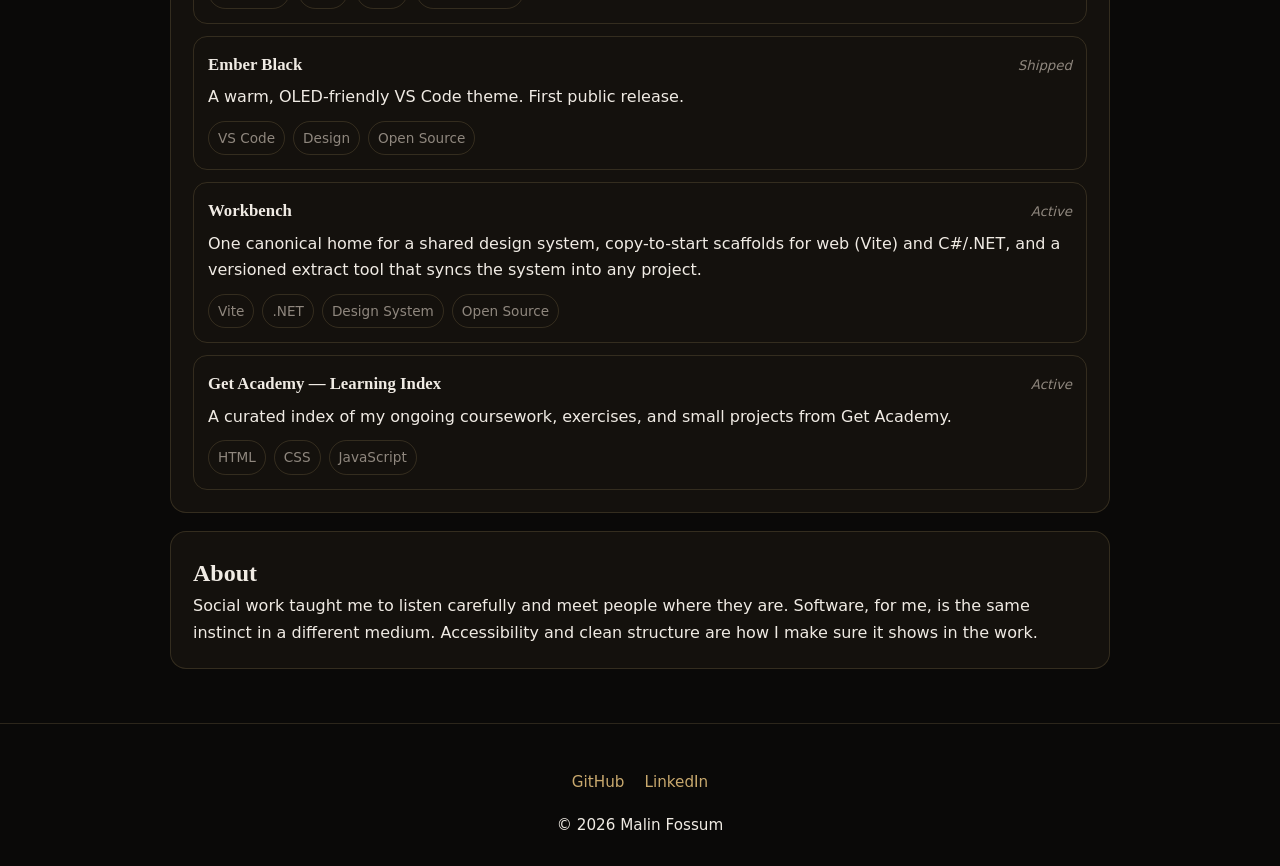
==== commit 38cf4389: "docs: template repo renamed to workbench — update Open source card + README" ====
--- a/index.html
+++ b/index.html
@@ -238,17 +238,18 @@
 
               <a
                 class="project project-link"
-                href="https://github.com/malinfossum/template"
-                target="_blank"
-                rel="noopener noreferrer"
-              >
-                <div class="project-title">
-                  <h3>Template</h3>
+                href="https://github.com/malinfossum/workbench"
+                target="_blank"
+                rel="noopener noreferrer"
+              >
+                <div class="project-title">
+                  <h3>Workbench</h3>
                   <small>Active</small>
                 </div>
                 <p>
-                  Starter scaffolds for web (Vite) and C# (.NET) projects,
-                  sharing one dark-mode design system.
+                  One canonical home for a shared design system, copy-to-start
+                  scaffolds for web (Vite) and C#/.NET, and a versioned extract
+                  tool that syncs the system into any project.
                 </p>
                 <div class="tags">
                   <span class="tag">Vite</span>
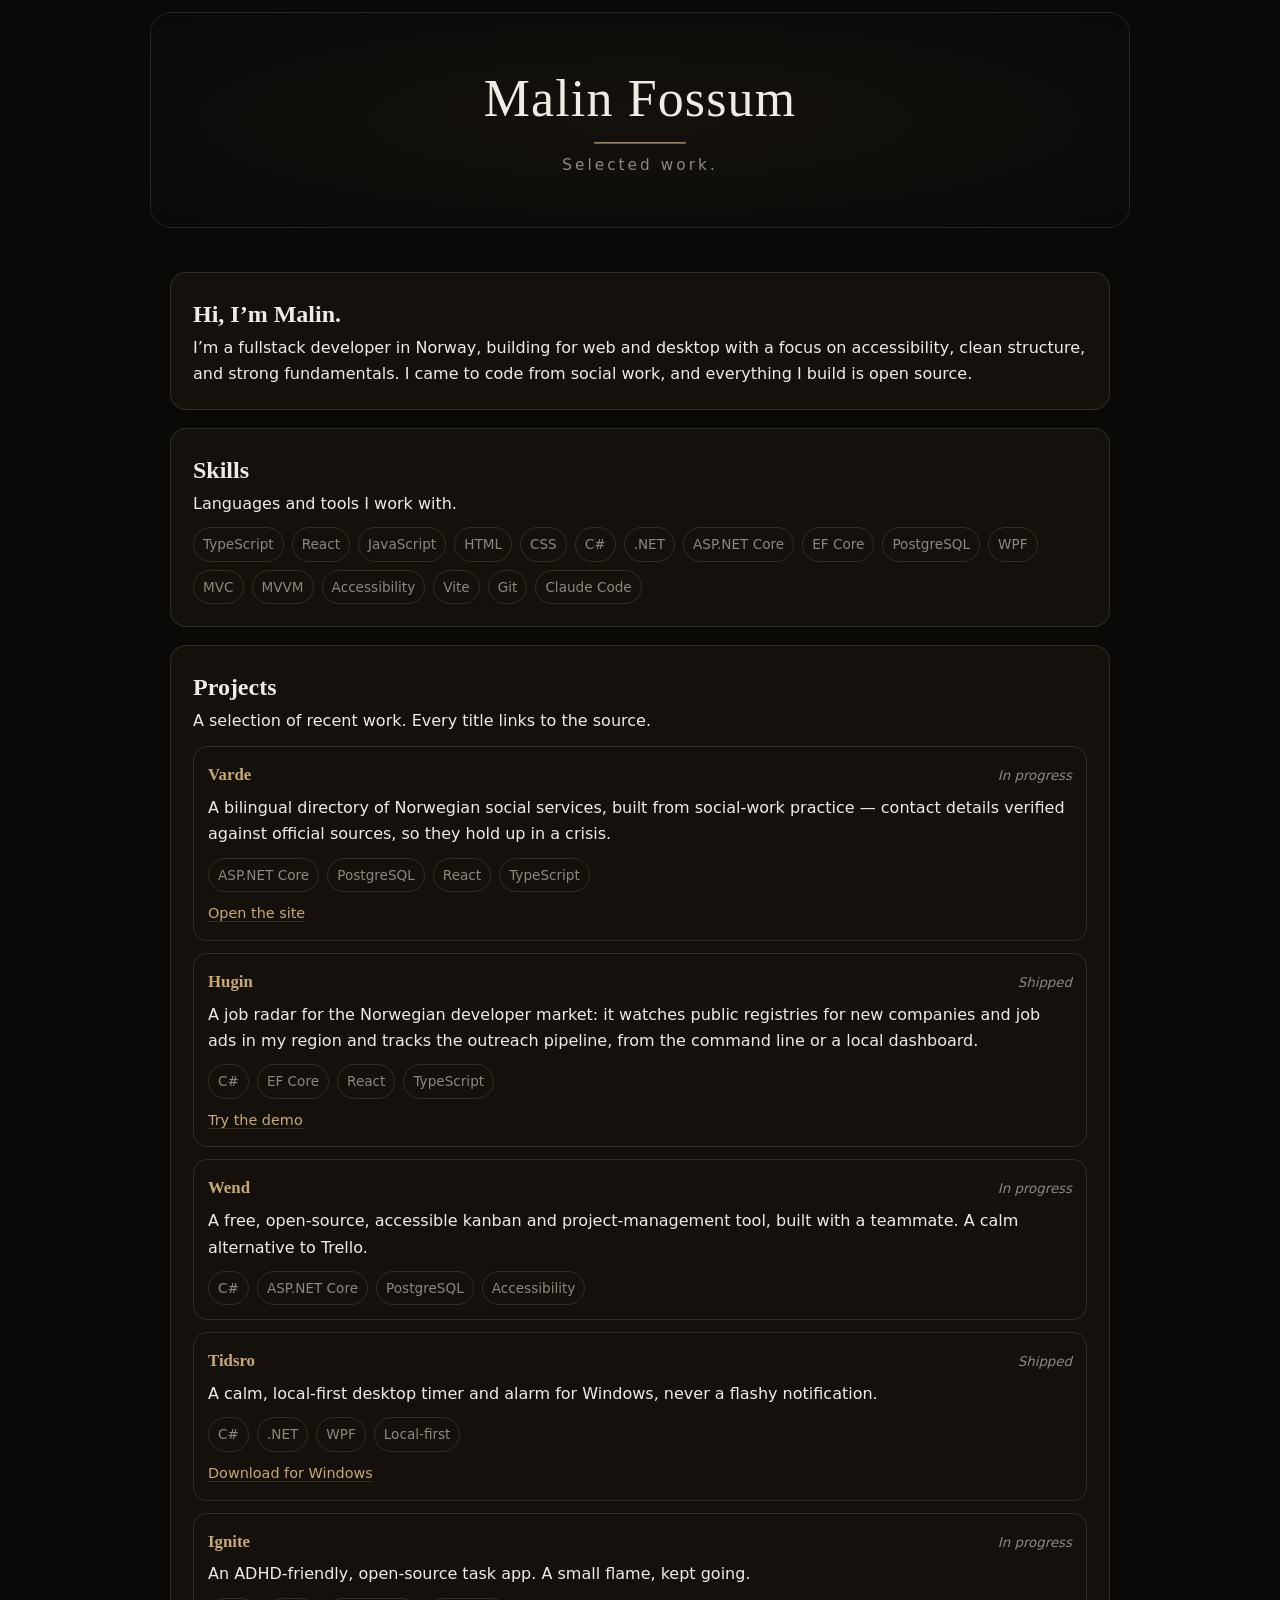
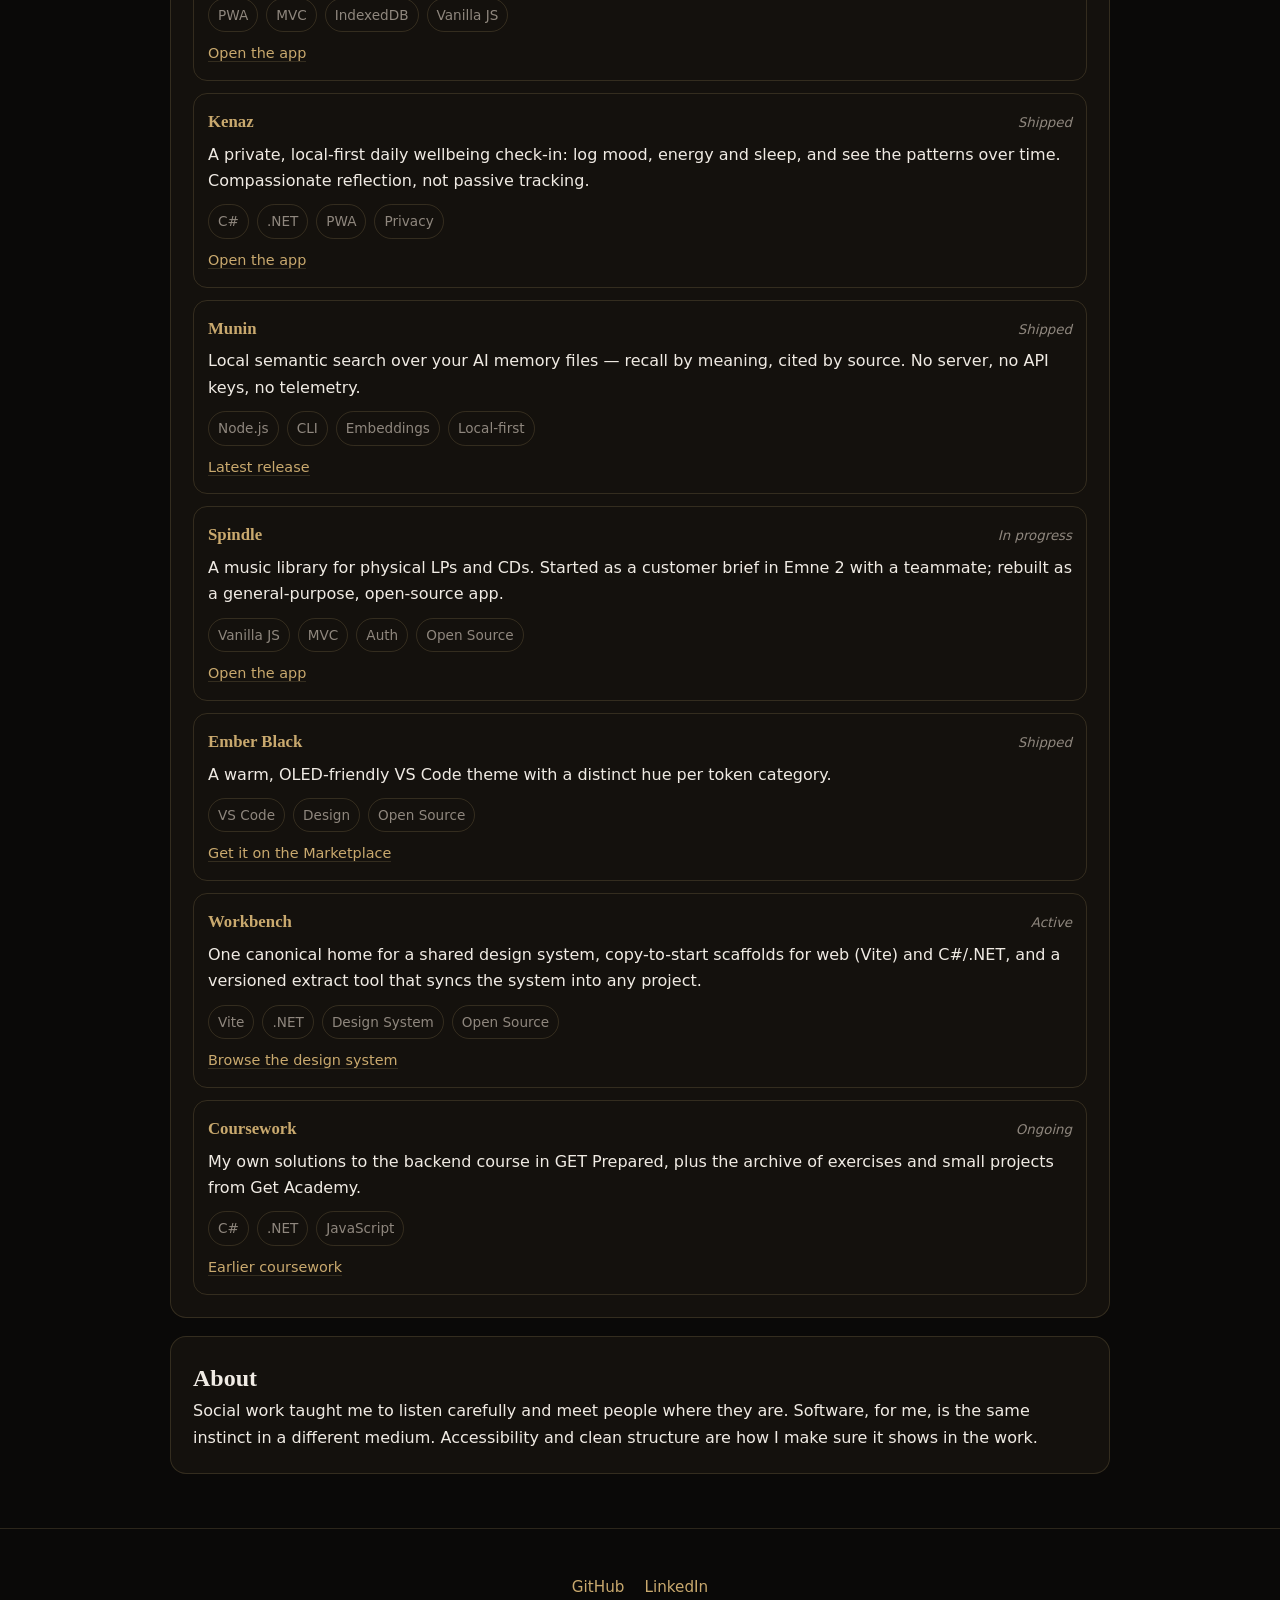
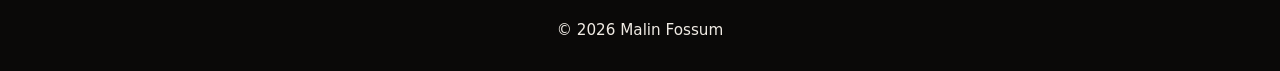
==== commit 58e9ddb8: "Refresh the project lineup and link every live build Add Hugin, and give each deployed project a sec" ====
--- a/index.html
+++ b/index.html
@@ -8,18 +8,18 @@
 
     <meta
       name="description"
-      content="Malin Fossum — Selected work by a developer in Norway, transitioning from social work to software, focused on accessibility and clean structure."
+      content="Malin Fossum — selected work by a fullstack developer in Norway, transitioning from social work to software, focused on accessibility and clean structure."
     />
     <meta name="color-scheme" content="dark" />
     <meta name="theme-color" content="#0a0908" />
 
-    <title>Malin Fossum — Selected work by a developer</title>
+    <title>Malin Fossum — Selected work by a fullstack developer</title>
 
     <!-- Open Graph -->
-    <meta property="og:title" content="Malin Fossum — Selected work by a developer" />
+    <meta property="og:title" content="Malin Fossum — Selected work by a fullstack developer" />
     <meta
       property="og:description"
-      content="Malin Fossum — Selected work by a developer in Norway, transitioning from social work to software, focused on accessibility and clean structure."
+      content="Malin Fossum — selected work by a fullstack developer in Norway, transitioning from social work to software, focused on accessibility and clean structure."
     />
     <meta property="og:image" content="https://malinfossum.github.io/portfolio/assets/banner-og.png" />
     <meta property="og:url" content="https://malinfossum.github.io/portfolio/" />
@@ -48,10 +48,10 @@
           <section class="card">
             <h1>Hi, I’m Malin.</h1>
             <p>
-              I’m a developer in Norway, building for web and desktop with a
-              focus on accessibility, clean structure, and strong fundamentals.
-              I came to code from social work, and I keep learning at Get
-              Academy.
+              I’m a fullstack developer in Norway, building for web and desktop
+              with a focus on accessibility, clean structure, and strong
+              fundamentals. I came to code from social work, and everything I
+              build is open source.
             </p>
           </section>
 
@@ -61,36 +61,125 @@
             <p>Languages and tools I work with.</p>
 
             <div class="tags">
+              <span class="tag">TypeScript</span>
+              <span class="tag">React</span>
               <span class="tag">JavaScript</span>
+              <span class="tag">HTML</span>
+              <span class="tag">CSS</span>
               <span class="tag">C#</span>
               <span class="tag">.NET</span>
+              <span class="tag">ASP.NET Core</span>
+              <span class="tag">EF Core</span>
+              <span class="tag">PostgreSQL</span>
               <span class="tag">WPF</span>
-              <span class="tag">HTML</span>
-              <span class="tag">CSS</span>
-              <span class="tag">Python</span>
               <span class="tag">MVC</span>
               <span class="tag">MVVM</span>
               <span class="tag">Accessibility</span>
               <span class="tag">Vite</span>
-              <span class="tag">Biome</span>
               <span class="tag">Git</span>
+              <span class="tag">Claude Code</span>
             </div>
           </section>
 
           <!-- Projects -->
           <section class="card">
             <h2>Projects</h2>
-            <p>A small selection of recent work.</p>
+            <p>A selection of recent work. Every title links to the source.</p>
 
             <div class="list">
-              <a
-                class="project project-link"
-                href="https://github.com/malinfossum/ignite"
-                target="_blank"
-                rel="noopener noreferrer"
-              >
-                <div class="project-title">
-                  <h3>Ignite</h3>
+              <article class="project">
+                <div class="project-title">
+                  <h3>
+                    <a class="project-link" href="https://github.com/malinfossum/varde" target="_blank" rel="noopener noreferrer">Varde</a>
+                  </h3>
+                  <small>In progress</small>
+                </div>
+                <p>
+                  A bilingual directory of Norwegian social services, built
+                  from social-work practice — contact details verified against
+                  official sources, so they hold up in a crisis.
+                </p>
+                <div class="tags">
+                  <span class="tag">ASP.NET Core</span>
+                  <span class="tag">PostgreSQL</span>
+                  <span class="tag">React</span>
+                  <span class="tag">TypeScript</span>
+                </div>
+                <p class="project-links">
+                  <a href="https://ambitious-flower-09612f00f.6.azurestaticapps.net" target="_blank" rel="noopener noreferrer">Open the site</a>
+                </p>
+              </article>
+
+              <article class="project">
+                <div class="project-title">
+                  <h3>
+                    <a class="project-link" href="https://github.com/malinfossum/hugin" target="_blank" rel="noopener noreferrer">Hugin</a>
+                  </h3>
+                  <small>Shipped</small>
+                </div>
+                <p>
+                  A job radar for the Norwegian developer market: it watches
+                  public registries for new companies and job ads in my region
+                  and tracks the outreach pipeline, from the command line or a
+                  local dashboard.
+                </p>
+                <div class="tags">
+                  <span class="tag">C#</span>
+                  <span class="tag">EF Core</span>
+                  <span class="tag">React</span>
+                  <span class="tag">TypeScript</span>
+                </div>
+                <p class="project-links">
+                  <a href="https://hugin-demo.azurewebsites.net" target="_blank" rel="noopener noreferrer">Try the demo</a>
+                </p>
+              </article>
+
+              <article class="project">
+                <div class="project-title">
+                  <h3>
+                    <a class="project-link" href="https://github.com/wendhq/wend" target="_blank" rel="noopener noreferrer">Wend</a>
+                  </h3>
+                  <small>In progress</small>
+                </div>
+                <p>
+                  A free, open-source, accessible kanban and project-management
+                  tool, built with a teammate. A calm alternative to Trello.
+                </p>
+                <div class="tags">
+                  <span class="tag">C#</span>
+                  <span class="tag">ASP.NET Core</span>
+                  <span class="tag">PostgreSQL</span>
+                  <span class="tag">Accessibility</span>
+                </div>
+              </article>
+
+              <article class="project">
+                <div class="project-title">
+                  <h3>
+                    <a class="project-link" href="https://github.com/malinfossum/tidsro" target="_blank" rel="noopener noreferrer">Tidsro</a>
+                  </h3>
+                  <small>Shipped</small>
+                </div>
+                <p>
+                  A calm, local-first desktop timer and alarm for Windows,
+                  never a flashy notification.
+                </p>
+                <div class="tags">
+                  <span class="tag">C#</span>
+                  <span class="tag">.NET</span>
+                  <span class="tag">WPF</span>
+                  <span class="tag">Local-first</span>
+                </div>
+                <p class="project-links">
+                  <a href="https://github.com/malinfossum/tidsro/releases/latest" target="_blank" rel="noopener noreferrer">Download for Windows</a>
+                </p>
+              </article>
+
+              <article class="project">
+                <div class="project-title">
+                  <h3>
+                    <a class="project-link" href="https://github.com/malinfossum/ignite" target="_blank" rel="noopener noreferrer">Ignite</a>
+                  </h3>
                   <small>In progress</small>
                 </div>
                 <p>
@@ -103,104 +192,62 @@
                   <span class="tag">IndexedDB</span>
                   <span class="tag">Vanilla JS</span>
                 </div>
-              </a>
-
-              <a
-                class="project project-link"
-                href="https://github.com/malinfossum/kenaz"
-                target="_blank"
-                rel="noopener noreferrer"
-              >
-                <div class="project-title">
-                  <h3>Kenaz</h3>
-                  <small>Shipped</small>
-                </div>
-                <p>
-                  A private, local-first daily wellbeing check-in in C#.
+                <p class="project-links">
+                  <a href="https://malinfossum.github.io/ignite/" target="_blank" rel="noopener noreferrer">Open the app</a>
+                </p>
+              </article>
+
+              <article class="project">
+                <div class="project-title">
+                  <h3>
+                    <a class="project-link" href="https://github.com/malinfossum/kenaz" target="_blank" rel="noopener noreferrer">Kenaz</a>
+                  </h3>
+                  <small>Shipped</small>
+                </div>
+                <p>
+                  A private, local-first daily wellbeing check-in: log mood,
+                  energy and sleep, and see the patterns over time.
                   Compassionate reflection, not passive tracking.
                 </p>
                 <div class="tags">
                   <span class="tag">C#</span>
                   <span class="tag">.NET</span>
+                  <span class="tag">PWA</span>
+                  <span class="tag">Privacy</span>
+                </div>
+                <p class="project-links">
+                  <a href="https://malinfossum.github.io/kenaz/" target="_blank" rel="noopener noreferrer">Open the app</a>
+                </p>
+              </article>
+
+              <article class="project">
+                <div class="project-title">
+                  <h3>
+                    <a class="project-link" href="https://github.com/malinfossum/munin" target="_blank" rel="noopener noreferrer">Munin</a>
+                  </h3>
+                  <small>Shipped</small>
+                </div>
+                <p>
+                  Local semantic search over your AI memory files — recall by
+                  meaning, cited by source. No server, no API keys, no
+                  telemetry.
+                </p>
+                <div class="tags">
+                  <span class="tag">Node.js</span>
+                  <span class="tag">CLI</span>
+                  <span class="tag">Embeddings</span>
                   <span class="tag">Local-first</span>
-                  <span class="tag">Privacy</span>
-                </div>
-              </a>
-
-              <a
-                class="project project-link"
-                href="https://github.com/malinfossum/tidsro"
-                target="_blank"
-                rel="noopener noreferrer"
-              >
-                <div class="project-title">
-                  <h3>Tidsro</h3>
-                  <small>Shipped</small>
-                </div>
-                <p>
-                  A calm, local-first desktop timer and alarm for Windows,
-                  never a flashy notification.
-                </p>
-                <div class="tags">
-                  <span class="tag">C#</span>
-                  <span class="tag">.NET</span>
-                  <span class="tag">WPF</span>
-                  <span class="tag">Local-first</span>
-                </div>
-              </a>
-
-              <a
-                class="project project-link"
-                href="https://github.com/wendhq/wend"
-                target="_blank"
-                rel="noopener noreferrer"
-              >
-                <div class="project-title">
-                  <h3>Wend</h3>
-                  <small>In progress</small>
-                </div>
-                <p>
-                  A free, open-source, accessible kanban and project-management
-                  tool, built with a teammate. A calm alternative to Trello.
-                </p>
-                <div class="tags">
-                  <span class="tag">C#</span>
-                  <span class="tag">ASP.NET Core</span>
-                  <span class="tag">EF Core</span>
-                  <span class="tag">Accessibility</span>
-                </div>
-              </a>
-
-              <a
-                class="project project-link"
-                href="https://github.com/malinfossum/profile-dashboard"
-                target="_blank"
-                rel="noopener noreferrer"
-              >
-                <div class="project-title">
-                  <h3>Profile Dashboard</h3>
-                  <small>Shipped</small>
-                </div>
-                <p>
-                  Python tool that keeps my GitHub profile README in sync.
-                  Runs daily on GitHub Actions.
-                </p>
-                <div class="tags">
-                  <span class="tag">Python</span>
-                  <span class="tag">GitHub Actions</span>
-                  <span class="tag">pytest</span>
-                  <span class="tag">Open Source</span>
-                </div>
-              </a>
-
-              <a
-                class="project project-link"
-                href="https://github.com/malinfossum/spindle"
-                target="_blank"
-                rel="noopener noreferrer"
-              >
-                <div class="project-title">
-                  <h3>Spindle</h3>
+                </div>
+                <p class="project-links">
+                  <a href="https://github.com/malinfossum/munin/releases/latest" target="_blank" rel="noopener noreferrer">Latest release</a>
+                </p>
+              </article>
+
+              <article class="project">
+                <div class="project-title">
+                  <h3>
+                    <a class="project-link" href="https://github.com/malinfossum/spindle" target="_blank" rel="noopener noreferrer">Spindle</a>
+                  </h3>
                   <small>In progress</small>
                 </div>
                 <p>
@@ -214,36 +261,37 @@
                   <span class="tag">Auth</span>
                   <span class="tag">Open Source</span>
                 </div>
-              </a>
-
-              <a
-                class="project project-link"
-                href="https://github.com/malinfossum/ember-black"
-                target="_blank"
-                rel="noopener noreferrer"
-              >
-                <div class="project-title">
-                  <h3>Ember Black</h3>
-                  <small>Shipped</small>
-                </div>
-                <p>
-                  A warm, OLED-friendly VS Code theme. First public release.
+                <p class="project-links">
+                  <a href="https://spindle-music.pages.dev" target="_blank" rel="noopener noreferrer">Open the app</a>
+                </p>
+              </article>
+
+              <article class="project">
+                <div class="project-title">
+                  <h3>
+                    <a class="project-link" href="https://github.com/malinfossum/ember-black" target="_blank" rel="noopener noreferrer">Ember Black</a>
+                  </h3>
+                  <small>Shipped</small>
+                </div>
+                <p>
+                  A warm, OLED-friendly VS Code theme with a distinct hue per
+                  token category.
                 </p>
                 <div class="tags">
                   <span class="tag">VS Code</span>
                   <span class="tag">Design</span>
                   <span class="tag">Open Source</span>
                 </div>
-              </a>
-
-              <a
-                class="project project-link"
-                href="https://github.com/malinfossum/workbench"
-                target="_blank"
-                rel="noopener noreferrer"
-              >
-                <div class="project-title">
-                  <h3>Workbench</h3>
+                <p class="project-links">
+                  <a href="https://marketplace.visualstudio.com/items?itemName=malinfossum.ember-black" target="_blank" rel="noopener noreferrer">Get it on the Marketplace</a>
+                </p>
+              </article>
+
+              <article class="project">
+                <div class="project-title">
+                  <h3>
+                    <a class="project-link" href="https://github.com/malinfossum/workbench" target="_blank" rel="noopener noreferrer">Workbench</a>
+                  </h3>
                   <small>Active</small>
                 </div>
                 <p>
@@ -257,28 +305,31 @@
                   <span class="tag">Design System</span>
                   <span class="tag">Open Source</span>
                 </div>
-              </a>
-
-              <a
-                class="project project-link"
-                href="https://github.com/malinfossum/getacademy"
-                target="_blank"
-                rel="noopener noreferrer"
-              >
-                <div class="project-title">
-                  <h3>Get Academy — Learning Index</h3>
-                  <small>Active</small>
-                </div>
-                <p>
-                  A curated index of my ongoing coursework, exercises, and
-                  small projects from Get Academy.
-                </p>
-                <div class="tags">
-                  <span class="tag">HTML</span>
-                  <span class="tag">CSS</span>
+                <p class="project-links">
+                  <a href="https://malinfossum.github.io/workbench/" target="_blank" rel="noopener noreferrer">Browse the design system</a>
+                </p>
+              </article>
+
+              <article class="project">
+                <div class="project-title">
+                  <h3>
+                    <a class="project-link" href="https://github.com/malinfossum/backend-course" target="_blank" rel="noopener noreferrer">Coursework</a>
+                  </h3>
+                  <small>Ongoing</small>
+                </div>
+                <p>
+                  My own solutions to the backend course in GET Prepared, plus
+                  the archive of exercises and small projects from Get Academy.
+                </p>
+                <div class="tags">
+                  <span class="tag">C#</span>
+                  <span class="tag">.NET</span>
                   <span class="tag">JavaScript</span>
                 </div>
-              </a>
+                <p class="project-links">
+                  <a href="https://github.com/malinfossum/getacademy" target="_blank" rel="noopener noreferrer">Earlier coursework</a>
+                </p>
+              </article>
             </div>
           </section>
 
--- a/src/styles/style.css
+++ b/src/styles/style.css
@@ -115,6 +115,7 @@
 }
 
 .project {
+	position: relative;
 	border: 1px solid var(--line);
 	border-radius: 14px;
 	padding: 14px;
@@ -133,6 +134,7 @@
 	justify-content: space-between;
 	margin-bottom: 6px;
 	align-items: baseline;
+	gap: 12px;
 }
 
 .project-title h3 {
@@ -142,6 +144,7 @@
 .project-title small {
 	color: var(--text-muted);
 	font-style: italic;
+	white-space: nowrap;
 }
 
 .tags {
@@ -159,20 +162,16 @@
 	color: var(--text-muted);
 }
 
-/* Clickable project cards */
-.project-link {
-	display: block;
-	color: inherit;
-	text-decoration: none;
-	position: relative;
-}
-
-.project-link:hover,
-.project-link:focus {
-	color: inherit;
-}
-
+/* The project title covers the whole card, so the card is clickable
+   while the secondary links below it stay separately reachable. */
 .project-link::after {
+	content: "";
+	position: absolute;
+	inset: 0;
+	border-radius: 14px;
+}
+
+.project-link::before {
 	content: "↗";
 	position: absolute;
 	top: 14px;
@@ -185,16 +184,37 @@
 		transform 0.2s ease;
 }
 
-.project-link:hover::after,
-.project-link:focus-visible::after {
+.project:hover .project-link::before,
+.project-link:focus-visible::before {
 	opacity: 1;
 	transform: translateY(-1px);
 }
 
-.project-link:focus-visible {
+.project:has(.project-link:focus-visible) {
 	outline: 2px solid var(--accent);
 	outline-offset: 3px;
-	border-radius: 14px;
+}
+
+.project-link:focus-visible {
+	outline: none;
+}
+
+/* Secondary links sit above the title's click target. */
+.project-links {
+	position: relative;
+	z-index: 1;
+	width: fit-content;
+	margin-top: 10px;
+	font-size: 0.9rem;
+}
+
+.project-links a {
+	border-bottom: 1px solid var(--line);
+}
+
+.project-links a:hover,
+.project-links a:focus-visible {
+	border-bottom-color: var(--accent-hover);
 }
 
 /* Footer */
@@ -226,7 +246,7 @@
 		transform: none;
 	}
 
-	.project-link::after {
+	.project-link::before {
 		transition: none;
 	}
 }
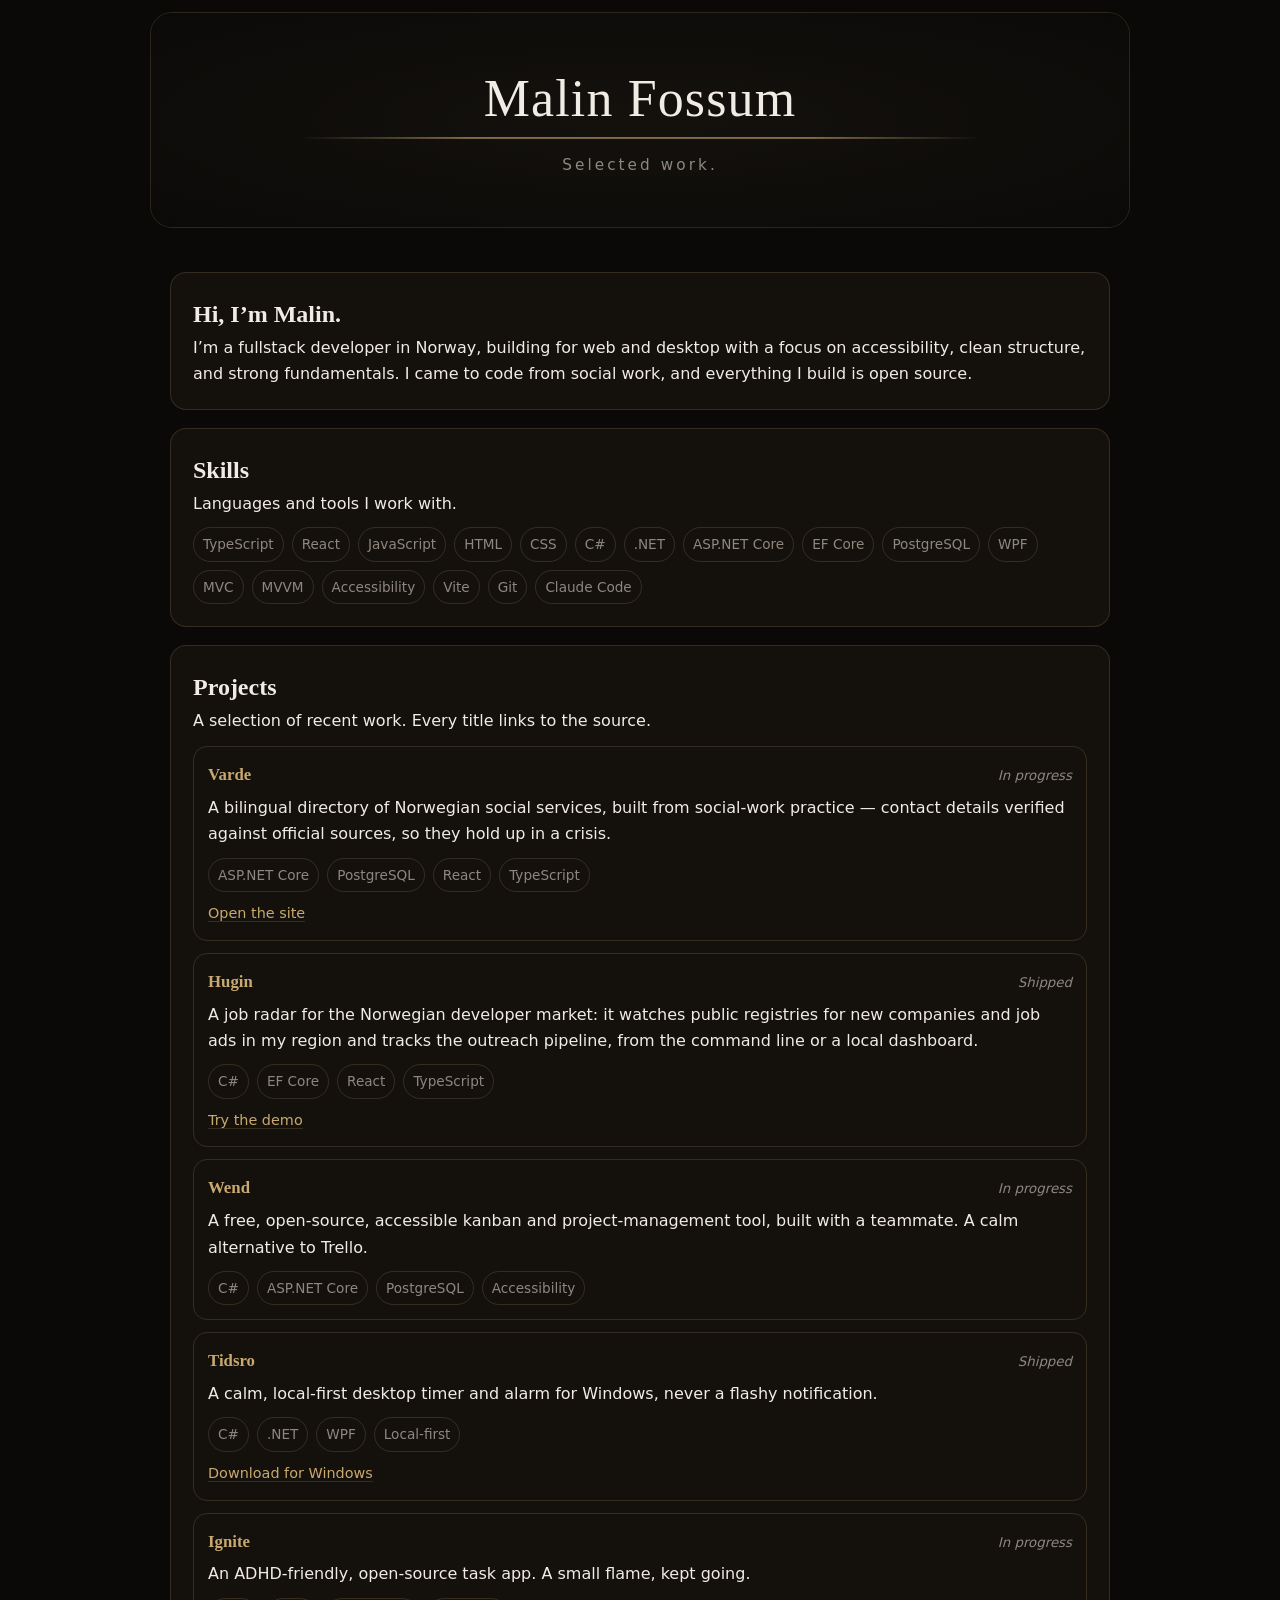
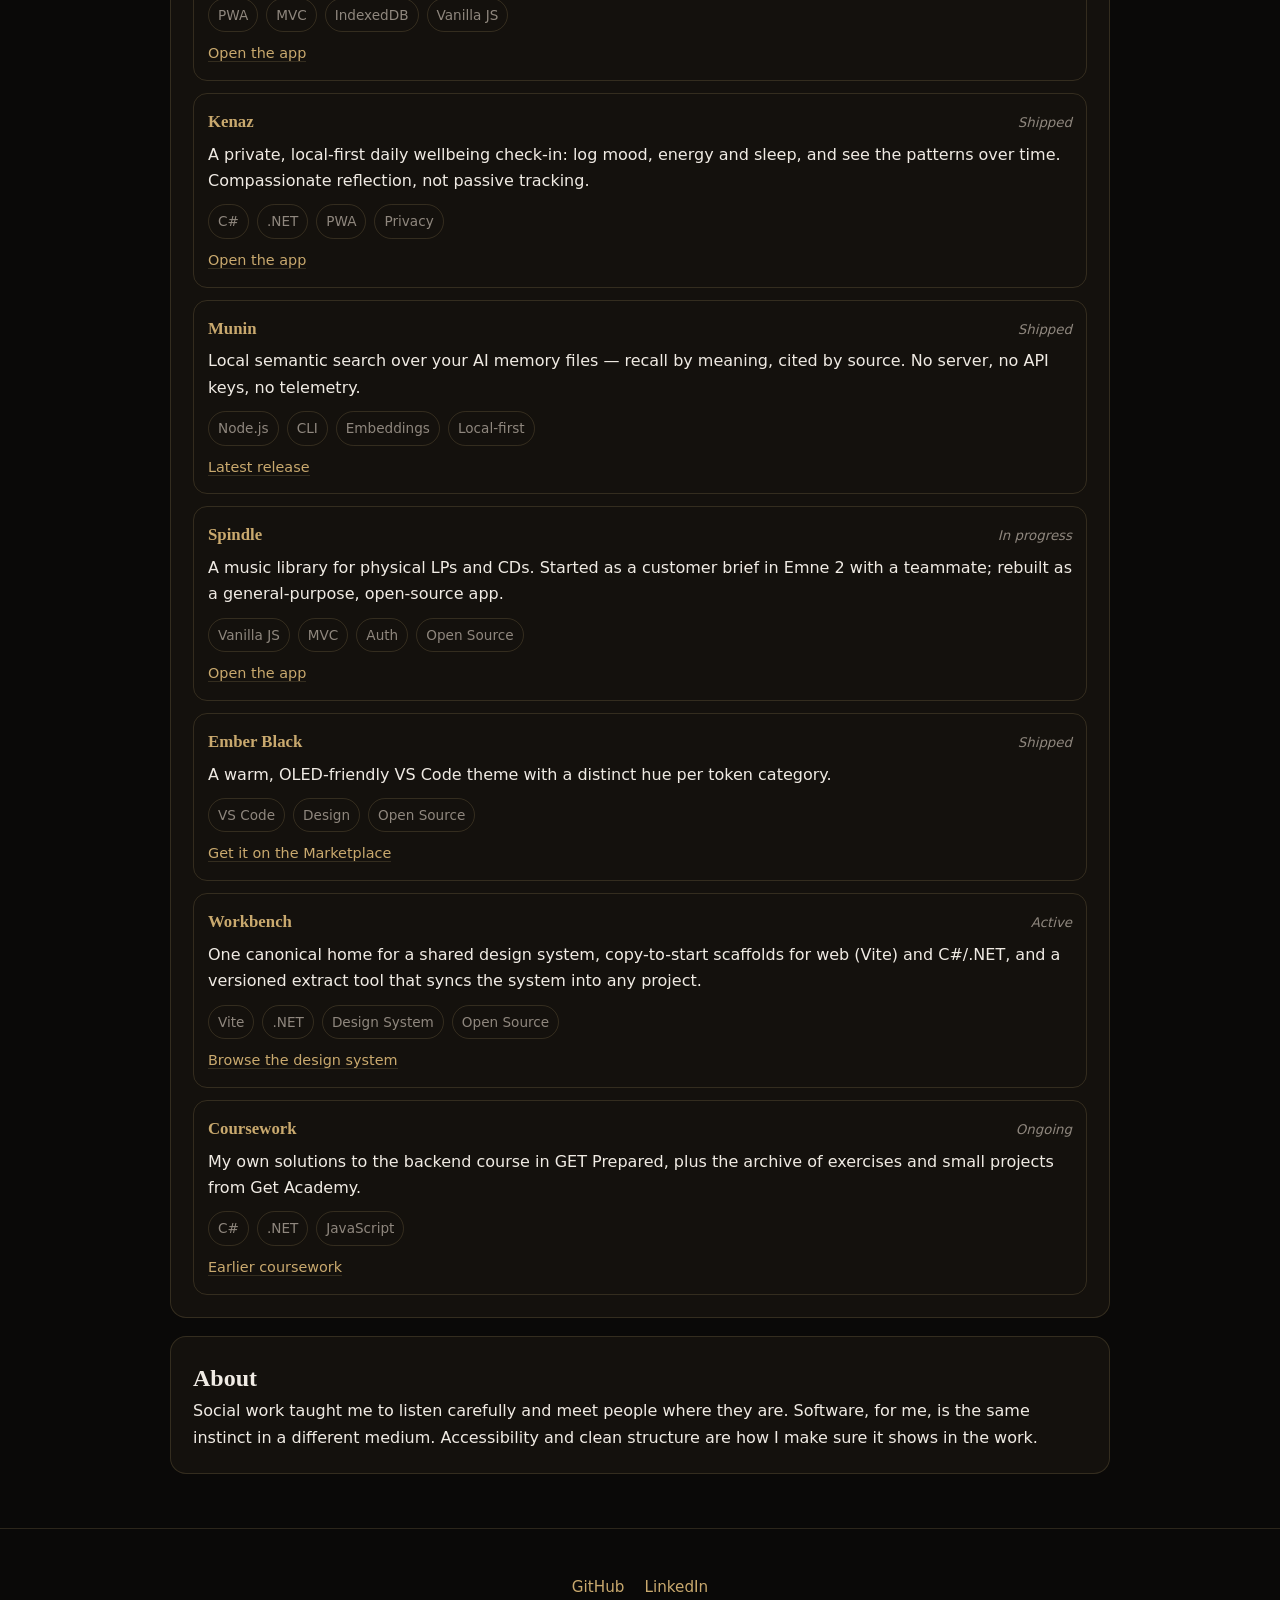
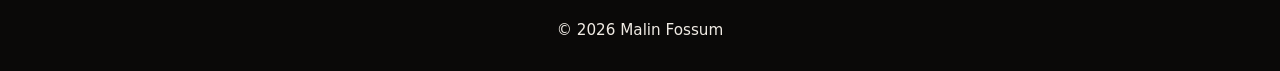
==== commit 9794a1ad: "design: fading gold rule in the banner and social image" ====
--- a/index.html
+++ b/index.html
@@ -36,7 +36,7 @@
     <header class="hero-banner">
       <img
         src="assets/banner.svg"
-        alt="Malin Fossum — Selected work"
+        alt="Malin Fossum: Selected work"
         fetchpriority="high"
       />
     </header>
